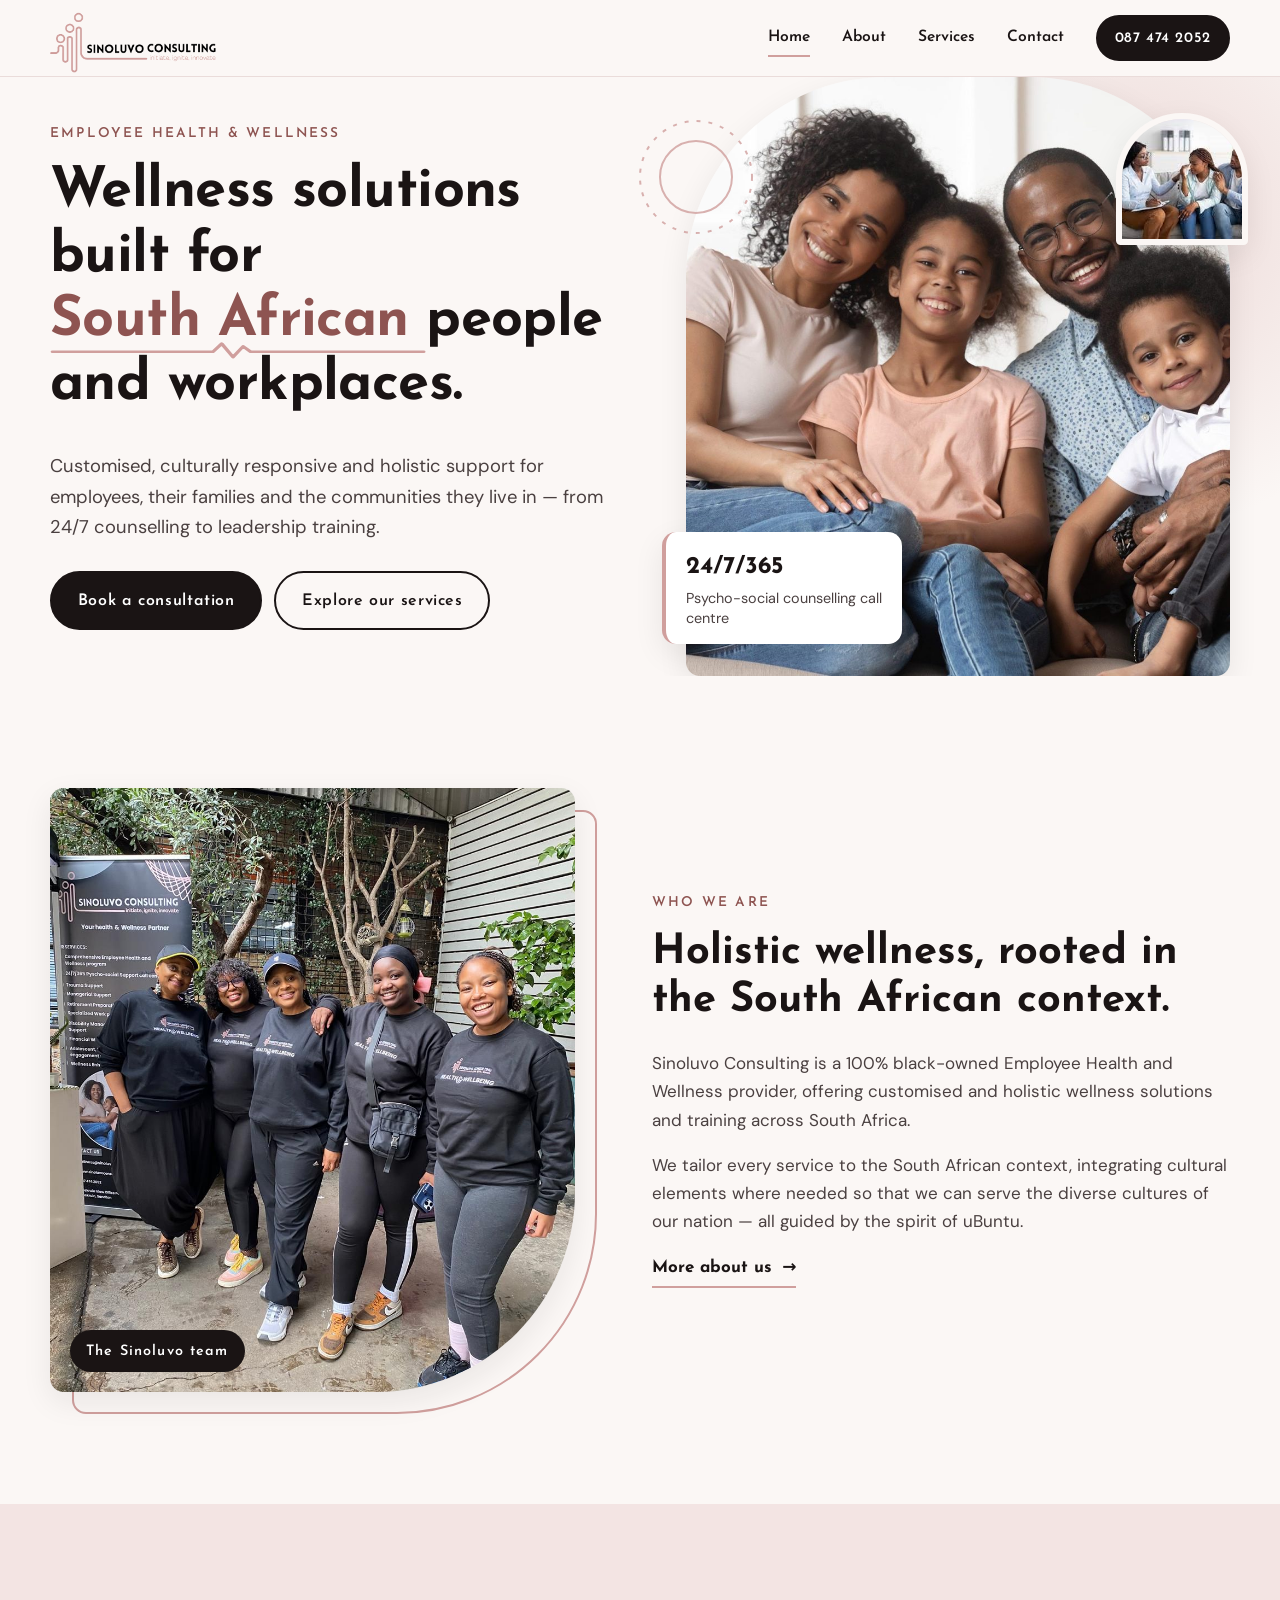
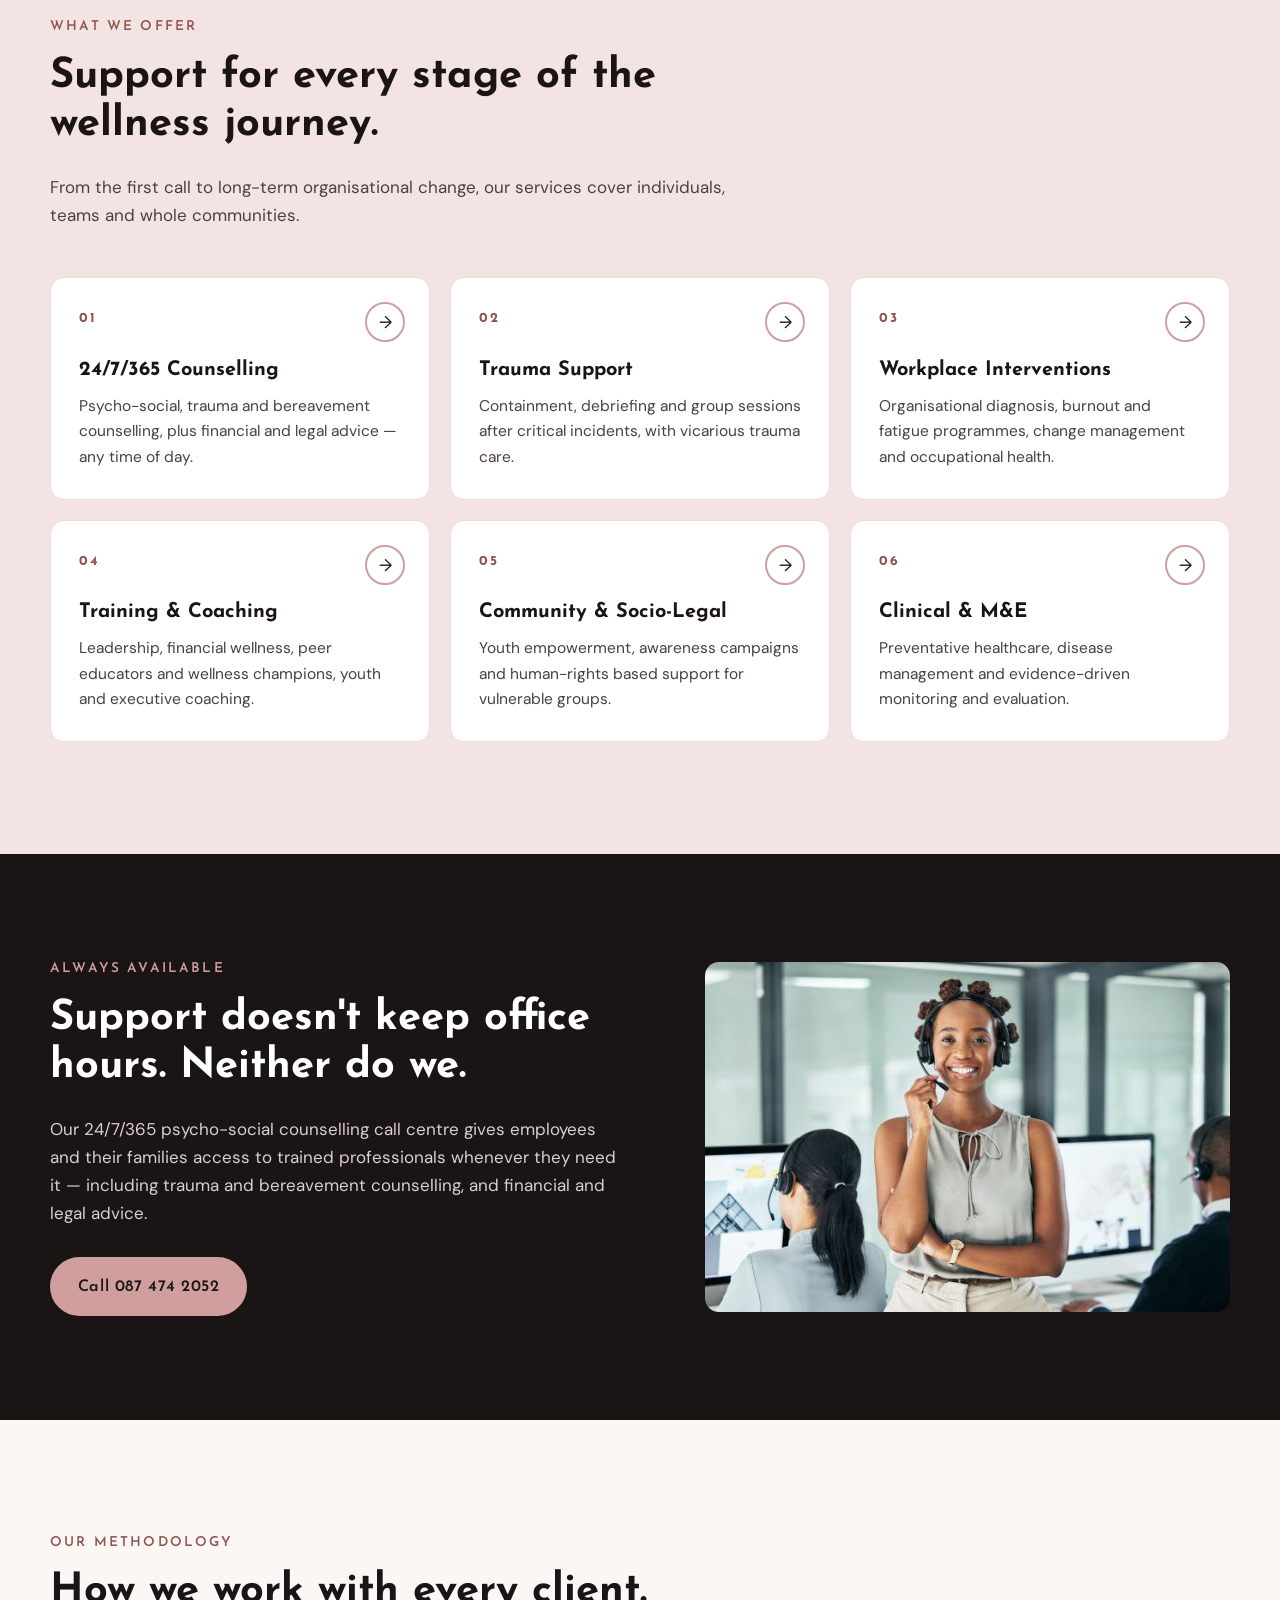
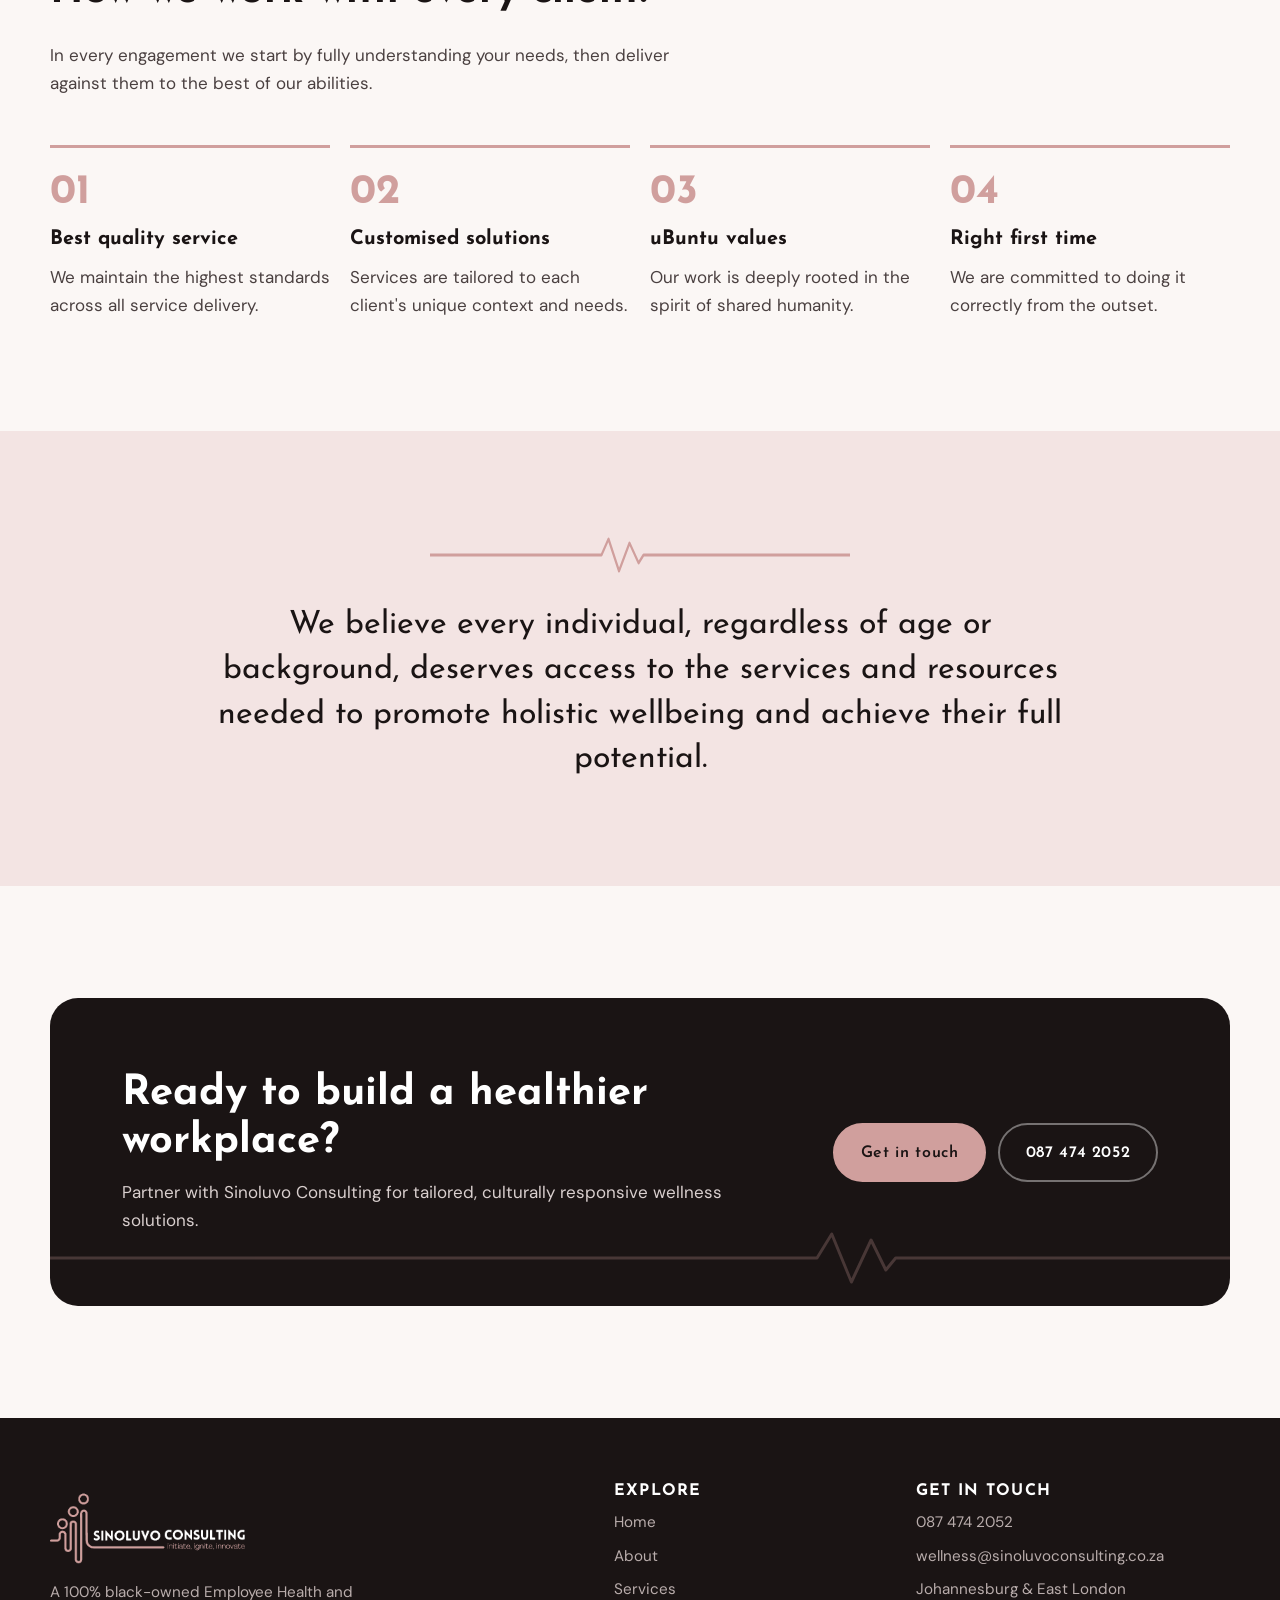
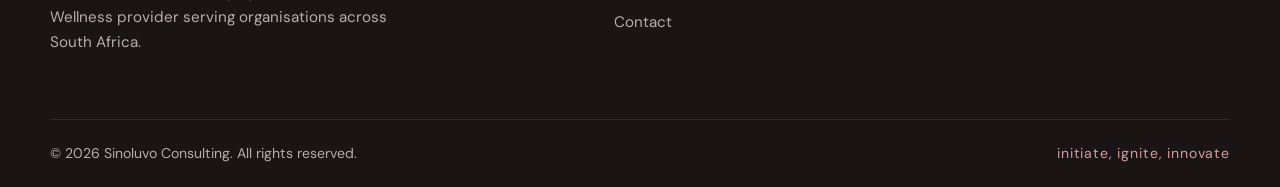
==== index.html @ bc583f64 "Use clean folder-based URLs and redirect old .html pages Co-Authored-By: Claude Opus 5.5 <noreply@an" ====
<!doctype html>
<html lang="en">

<head>
  <meta charset="utf-8">
  <meta name="viewport" content="width=device-width, initial-scale=1">
  <title>Sinoluvo Consulting | Employee Health &amp; Wellness</title>
  <meta name="description"
    content="Sinoluvo Consulting is a 100% black-owned Employee Health and Wellness provider offering 24/7/365 counselling, trauma support, workplace interventions and training across South Africa.">
  <link rel="icon" href="assets/img/favicon.png">
  <link rel="preconnect" href="https://fonts.googleapis.com">
  <link rel="preconnect" href="https://fonts.gstatic.com" crossorigin>
  <link
    href="https://fonts.googleapis.com/css2?family=Josefin+Sans:wght@400;600;700&family=DM+Sans:opsz,wght@9..40,400;9..40,500;9..40,700&display=swap"
    rel="stylesheet">
  <link rel="stylesheet" href="assets/css/styles.css">
</head>

<body>

  <header class="site-header">
    <div class="container header-inner">
      <a href="./" class="brand" aria-label="Sinoluvo Consulting home">
        <img src="assets/img/logo.png" alt="Sinoluvo Consulting — initiate, ignite, innovate" width="572" height="234">
      </a>
      <button class="nav-toggle" aria-expanded="false" aria-controls="site-nav" aria-label="Open menu">
        <span></span><span></span><span></span>
      </button>
      <nav class="site-nav" id="site-nav">
        <a href="./" aria-current="page">Home</a>
        <a href="about/">About</a>
        <a href="services/">Services</a>
        <a href="contact/">Contact</a>
        <a href="tel:+27874742052" class="btn btn-small">087 474 2052</a>
      </nav>
    </div>
  </header>

  <main>

    <!-- Hero -->
    <section class="hero">
      <div class="hero-orb" aria-hidden="true"></div>
      <div class="container hero-inner">
        <div class="hero-copy">
          <p class="eyebrow reveal">Employee Health &amp; Wellness</p>
          <h1 class="reveal d1">Wellness solutions built for
            <em>South African
              <svg class="pulse-draw" viewBox="0 0 300 20" preserveAspectRatio="none" aria-hidden="true">
                <path d="M2 12 H120 L130 12 L137 3 L146 18 L154 6 L160 12 H298" fill="none" stroke="currentColor"
                  stroke-width="3" stroke-linecap="round" stroke-linejoin="round" />
              </svg>
            </em>
            people and workplaces.
          </h1>
          <p class="lead reveal d2">Customised, culturally responsive and holistic support for employees, their families
            and the communities they live in — from 24/7 counselling to leadership training.</p>
          <div class="hero-actions reveal d3">
            <a href="contact/" class="btn">Book a consultation</a>
            <a href="services/" class="btn btn-ghost">Explore our services</a>
          </div>
        </div>
        <div class="hero-media reveal d2">
          <svg class="hero-rings" viewBox="0 0 120 120" aria-hidden="true">
            <circle cx="60" cy="60" r="56" fill="none" stroke="currentColor" stroke-width="2" stroke-dasharray="4 8" />
            <circle cx="60" cy="60" r="36" fill="none" stroke="currentColor" stroke-width="2" />
          </svg>
          <img src="assets/img/family.jpg" alt="A smiling family sitting together on a couch" width="1600"
            height="1067">
          <img class="hero-inset" src="assets/img/therapy.jpg" alt="" width="265" height="174">
          <div class="hero-badge">
            <strong>24/7/365</strong>
            <span>Psycho-social counselling call centre</span>
          </div>
        </div>
      </div>
    </section>

    <!-- Marquee
    <div class="marquee" aria-hidden="true">
      <div class="marquee-track">
        <span>Psycho-social counselling</span><span>Trauma support</span><span>Workplace interventions</span><span>Leadership training</span><span>Financial wellness</span><span>Youth empowerment</span><span>Clinical services</span><span>Monitoring &amp; evaluation</span>
        <span>Psycho-social counselling</span><span>Trauma support</span><span>Workplace interventions</span><span>Leadership training</span><span>Financial wellness</span><span>Youth empowerment</span><span>Clinical services</span><span>Monitoring &amp; evaluation</span>
      </div>
    </div> -->

    <!-- Trust strip -->
    <!-- <section class="trust" aria-label="Key facts">
      
      <div class="container trust-inner">
        <div><strong>100%</strong><span>Black-owned</span></div>
        <div><strong>24/7/365</strong><span>Counselling support</span></div>
        <div><strong>Bio-psycho-social</strong><span>Full suite of services</span></div>
        <div><strong>JHB &amp; East London</strong><span>Offices, national reach</span></div>
      </div>
    </section> -->

    <!-- Who we are -->
    <section class="section">
      <div class="container split">
        <figure class="team-photo reveal" style="margin:0">
          <img src="assets/img/company-team.jpg" alt="The Sinoluvo Consulting team in branded health and wellbeing tops"
            width="960" height="1280" loading="lazy">
          <figcaption>The Sinoluvo team</figcaption>
        </figure>
        <div class="split-copy reveal d1">
          <p class="eyebrow">Who we are</p>
          <h2>Holistic wellness, rooted in the South African context.</h2>
          <p>Sinoluvo Consulting is a 100% black-owned Employee Health and Wellness provider, offering customised and
            holistic wellness solutions and training across South Africa.</p>
          <p>We tailor every service to the South African context, integrating cultural elements where needed so that we
            can serve the diverse cultures of our nation — all guided by the spirit of uBuntu.</p>
          <a href="about/" class="text-link">More about us <span>&rarr;</span></a>
        </div>
      </div>
    </section>

    <!-- Service highlights -->
    <section class="section section-tint">
      <div class="container">
        <div class="section-head reveal">
          <p class="eyebrow">What we offer</p>
          <h2>Support for every stage of the wellness journey.</h2>
          <p>From the first call to long-term organisational change, our services cover individuals, teams and whole
            communities.</p>
        </div>
        <div class="tiles">
          <a class="tile reveal" href="services/#support">
            <span class="tile-arrow" aria-hidden="true">&rarr;</span>
            <span class="tile-num">01</span>
            <h3>24/7/365 Counselling</h3>
            <p>Psycho-social, trauma and bereavement counselling, plus financial and legal advice — any time of day.</p>
          </a>
          <a class="tile reveal d1" href="services/#support">
            <span class="tile-arrow" aria-hidden="true">&rarr;</span>
            <span class="tile-num">02</span>
            <h3>Trauma Support</h3>
            <p>Containment, debriefing and group sessions after critical incidents, with vicarious trauma care.</p>
          </a>
          <a class="tile reveal d2" href="services/#workplace">
            <span class="tile-arrow" aria-hidden="true">&rarr;</span>
            <span class="tile-num">03</span>
            <h3>Workplace Interventions</h3>
            <p>Organisational diagnosis, burnout and fatigue programmes, change management and occupational health.</p>
          </a>
          <a class="tile reveal" href="services/#workplace">
            <span class="tile-arrow" aria-hidden="true">&rarr;</span>
            <span class="tile-num">04</span>
            <h3>Training &amp; Coaching</h3>
            <p>Leadership, financial wellness, peer educators and wellness champions, youth and executive coaching.</p>
          </a>
          <a class="tile reveal d1" href="services/#community">
            <span class="tile-arrow" aria-hidden="true">&rarr;</span>
            <span class="tile-num">05</span>
            <h3>Community &amp; Socio-Legal</h3>
            <p>Youth empowerment, awareness campaigns and human-rights based support for vulnerable groups.</p>
          </a>
          <a class="tile reveal d2" href="services/#clinical">
            <span class="tile-arrow" aria-hidden="true">&rarr;</span>
            <span class="tile-num">06</span>
            <h3>Clinical &amp; M&amp;E</h3>
            <p>Preventative healthcare, disease management and evidence-driven monitoring and evaluation.</p>
          </a>
        </div>
      </div>
    </section>

    <!-- Call centre feature -->
    <section class="feature">
      <div class="container feature-inner">
        <div class="feature-copy reveal">
          <p class="eyebrow eyebrow-light">Always available</p>
          <h2>Support doesn't keep office hours. Neither do we.</h2>
          <p>Our 24/7/365 psycho-social counselling call centre gives employees and their families access to trained
            professionals whenever they need it — including trauma and bereavement counselling, and financial and legal
            advice.</p>
          <a href="tel:+27874742052" class="btn btn-light">Call 087 474 2052</a>
        </div>
        <div class="feature-media reveal d1">
          <img src="assets/img/counsellor.jpg" alt="A smiling call centre counsellor wearing a headset" width="612"
            height="408" loading="lazy">
        </div>
      </div>
    </section>

    <!-- Methodology -->
    <section class="section">
      <div class="container">
        <div class="section-head reveal">
          <p class="eyebrow">Our methodology</p>
          <h2>How we work with every client.</h2>
          <p>In every engagement we start by fully understanding your needs, then deliver against them to the best of
            our abilities.</p>
        </div>
        <ol class="pillars">
          <li class="reveal">
            <span class="pillar-num">01</span>
            <h3>Best quality service</h3>
            <p>We maintain the highest standards across all service delivery.</p>
          </li>
          <li class="reveal d1">
            <span class="pillar-num">02</span>
            <h3>Customised solutions</h3>
            <p>Services are tailored to each client's unique context and needs.</p>
          </li>
          <li class="reveal d2">
            <span class="pillar-num">03</span>
            <h3>uBuntu values</h3>
            <p>Our work is deeply rooted in the spirit of shared humanity.</p>
          </li>
          <li class="reveal d3">
            <span class="pillar-num">04</span>
            <h3>Right first time</h3>
            <p>We are committed to doing it correctly from the outset.</p>
          </li>
        </ol>
      </div>
    </section>

    <!-- Quote -->
    <section class="quote section-tint">
      <div class="container">
        <svg class="pulse pulse-draw" viewBox="0 0 600 40" aria-hidden="true" preserveAspectRatio="none">
          <path d="M0 20 H230 L245 20 L255 4 L270 36 L285 8 L298 28 L305 20 H600" fill="none" stroke="currentColor"
            stroke-width="3" stroke-linecap="round" stroke-linejoin="round" />
        </svg>
        <blockquote class="reveal">
          <p>We believe every individual, regardless of age or background, deserves access to the services and resources
            needed to promote holistic wellbeing and achieve their full potential.</p>
        </blockquote>
      </div>
    </section>

    <!-- CTA -->
    <section class="section">
      <div class="container">
        <div class="cta-band reveal">
          <div>
            <h2>Ready to build a healthier workplace?</h2>
            <p>Partner with Sinoluvo Consulting for tailored, culturally responsive wellness solutions.</p>
          </div>
          <div class="cta-actions">
            <a href="contact/" class="btn btn-light">Get in touch</a>
            <a href="tel:+27874742052" class="btn btn-outline-light">087 474 2052</a>
          </div>
          <svg class="pulse-bg" viewBox="0 0 1200 60" preserveAspectRatio="none" aria-hidden="true">
            <path d="M0 30 H760 L780 30 L795 6 L815 54 L835 12 L850 42 L860 30 H1200" fill="none" stroke="currentColor"
              stroke-width="3" stroke-linecap="round" stroke-linejoin="round" />
          </svg>
        </div>
      </div>
    </section>

  </main>

  <footer class="site-footer">
    <div class="container footer-inner">
      <div class="footer-brand">
        <img src="assets/img/logo-light.png" alt="Sinoluvo Consulting" width="572" height="234" loading="lazy">
        <p>A 100% black-owned Employee Health and Wellness provider serving organisations across South Africa.</p>
      </div>
      <div>
        <h4>Explore</h4>
        <ul>
          <li><a href="./">Home</a></li>
          <li><a href="about/">About</a></li>
          <li><a href="services/">Services</a></li>
          <li><a href="contact/">Contact</a></li>
        </ul>
      </div>
      <div>
        <h4>Get in touch</h4>
        <ul>
          <li><a href="tel:+27874742052">087 474 2052</a></li>
          <li><a href="mailto:wellness@sinoluvoconsulting.co.za">wellness@sinoluvoconsulting.co.za</a></li>
          <li>Johannesburg &amp; East London</li>
        </ul>
      </div>
    </div>
    <div class="container footer-base">
      <p>&copy; <span class="year">2026</span> Sinoluvo Consulting. All rights reserved.</p>
      <p class="tagline">initiate, ignite, innovate</p>
    </div>
  </footer>

  <script src="assets/js/main.js"></script>
</body>

</html>
---- assets/css/styles.css ----
/* Sinoluvo Consulting — brand colours sampled from the logo */
:root {
  --rose: #d09f9d;
  --rose-soft: #f3e4e3;
  --rose-deep: #8e5451;
  /* accessible text accent */
  --ink: #1a1414;
  --ink-soft: #4a4040;
  --cream: #fbf7f5;
  --white: #ffffff;
  --line: #eadcda;
  --radius: 14px;
  --shadow: 0 10px 30px rgba(26, 20, 20, 0.08);
  --head: "Josefin Sans", system-ui, sans-serif;
  --body: "DM Sans", system-ui, sans-serif;
}

*,
*::before,
*::after {
  box-sizing: border-box;
}

html {
  scroll-behavior: smooth;
  scroll-padding-top: 88px;
}

body {
  margin: 0;
  font-family: var(--body);
  font-size: 17px;
  line-height: 1.65;
  color: var(--ink-soft);
  background: var(--cream);
  -webkit-font-smoothing: antialiased;
}

img {
  max-width: 100%;
  height: auto;
  display: block;
}

a {
  color: var(--rose-deep);
}

h1,
h2,
h3,
h4 {
  font-family: var(--head);
  color: var(--ink);
  line-height: 1.15;
  margin: 0 0 0.6em;
  font-weight: 700;
}

h1 {
  font-size: clamp(2.2rem, 4.6vw, 3.5rem);
  letter-spacing: -0.01em;
}

h2 {
  font-size: clamp(1.8rem, 3.4vw, 2.6rem);
}

h3 {
  font-size: 1.25rem;
}

p {
  margin: 0 0 1em;
}

.container {
  width: min(1180px, 100% - 32px);
  margin-inline: auto;
}

.eyebrow {
  font-family: var(--head);
  font-size: 0.85rem;
  font-weight: 600;
  letter-spacing: 0.16em;
  text-transform: uppercase;
  color: var(--rose-deep);
  margin-bottom: 0.9rem;
}

.eyebrow-light {
  color: var(--rose);
}

/* Buttons */
.btn {
  display: inline-block;
  font-family: var(--head);
  font-weight: 600;
  font-size: 1rem;
  letter-spacing: 0.04em;
  padding: 0.95em 1.6em 0.8em;
  border-radius: 999px;
  border: 2px solid var(--ink);
  background: var(--ink);
  color: var(--white);
  text-decoration: none;
  cursor: pointer;
  transition: background 0.2s, color 0.2s, border-color 0.2s, transform 0.2s;
}

.btn:hover {
  background: var(--rose-deep);
  border-color: var(--rose-deep);
  transform: translateY(-1px);
}

.btn-ghost {
  background: transparent;
  color: var(--ink);
}

.btn-ghost:hover {
  background: var(--ink);
  color: var(--white);
  border-color: var(--ink);
}

.btn-light {
  background: var(--rose);
  border-color: var(--rose);
  color: var(--ink);
}

.btn-light:hover {
  background: var(--white);
  border-color: var(--white);
  color: var(--ink);
}

.btn-small {
  padding: 0.7em 1.2em 0.55em;
  font-size: 0.9rem;
}

.btn-block {
  width: 100%;
}

/* Header */
.site-header {
  position: sticky;
  top: 0;
  z-index: 50;
  background: rgba(251, 247, 245, 0.92);
  backdrop-filter: blur(10px);
  border-bottom: 1px solid var(--line);
}

.header-inner {
  display: flex;
  align-items: center;
  justify-content: space-between;
  height: 76px;
}

.brand img {
  width: 170px;
}

.site-nav {
  display: flex;
  align-items: center;
  gap: 2rem;
}

.site-nav a:not(.btn) {
  font-family: var(--head);
  font-weight: 600;
  color: var(--ink);
  text-decoration: none;
  font-size: 0.98rem;
  position: relative;
}

.site-nav a:not(.btn)::after {
  content: "";
  position: absolute;
  left: 0;
  right: 100%;
  bottom: -6px;
  height: 2px;
  background: var(--rose);
  transition: right 0.25s;
}

.site-nav a:not(.btn):hover::after {
  right: 0;
}

.site-nav .btn {
  color: var(--white);
}

.nav-toggle {
  display: none;
  width: 44px;
  height: 44px;
  border: 0;
  background: none;
  cursor: pointer;
  flex-direction: column;
  justify-content: center;
  gap: 5px;
  padding: 10px;
}

.nav-toggle span {
  display: block;
  height: 2px;
  background: var(--ink);
  border-radius: 2px;
}

/* Hero */
.hero {
  padding: clamp(24px, 8vw, 64x) 0 clamp(32px, 8vw, 72px);
}

.hero-inner {
  display: grid;
  grid-template-columns: 1.05fr 1fr;
  gap: clamp(32px, 5vw, 72px);
  align-items: center;
}

.lead {
  font-size: 1.15rem;
  max-width: 34em;
}

.hero-actions {
  display: flex;
  flex-wrap: wrap;
  gap: 12px;
  margin-top: 1.8rem;
}

.hero-media {
  position: relative;
}

.hero-media img {
  border-radius: 200px 200px var(--radius) var(--radius);
  aspect-ratio: 4 / 4.4;
  object-fit: cover;
  object-position: 45% center;
  box-shadow: var(--shadow);
}

.hero-badge {
  position: absolute;
  left: -24px;
  bottom: 32px;
  background: var(--white);
  border-radius: var(--radius);
  padding: 16px 20px;
  box-shadow: var(--shadow);
  max-width: 240px;
  border-left: 4px solid var(--rose);
}

.hero-badge strong {
  display: block;
  font-family: var(--head);
  font-size: 1.5rem;
  color: var(--ink);
}

.hero-badge span {
  font-size: 0.9rem;
  line-height: 1.4;
  display: block;
}

/* Trust strip */
.trust {
  background: var(--ink);
  color: #d9cfce;
}

.trust-inner {
  display: grid;
  grid-template-columns: repeat(4, 1fr);
}

.trust-inner>div {
  padding: 28px 20px;
  border-left: 1px solid rgba(255, 255, 255, 0.1);
}

.trust-inner>div:first-child {
  border-left: 0;
  padding-left: 0;
}

.trust strong {
  display: block;
  font-family: var(--head);
  font-size: 1.3rem;
  color: var(--rose);
}

.trust span {
  font-size: 0.92rem;
}

/* Sections */
.section {
  padding: clamp(64px, 9vw, 112px) 0;
}

.section-tint {
  background: var(--rose-soft);
}

.section-head {
  max-width: 680px;
  margin-bottom: 48px;
}

.split {
  display: grid;
  grid-template-columns: 1fr 1.1fr;
  gap: clamp(32px, 6vw, 80px);
  align-items: center;
}

.split-media img {
  border-radius: var(--radius);
  box-shadow: var(--shadow);
  aspect-ratio: 4 / 3.4;
  object-fit: cover;
}

/* Vision & mission */
.vm {
  display: grid;
  grid-template-columns: 1fr 1fr;
  gap: 24px;
}

.vm-card {
  background: var(--white);
  border-radius: var(--radius);
  padding: clamp(28px, 4vw, 44px);
  box-shadow: var(--shadow);
}

.vm-text {
  font-family: var(--head);
  font-size: clamp(1.15rem, 1.8vw, 1.35rem);
  line-height: 1.5;
  color: var(--ink);
  margin: 0;
}

/* Methodology */
.pillars {
  list-style: none;
  padding: 0;
  margin: 0;
  display: grid;
  grid-template-columns: repeat(4, 1fr);
  gap: 20px;
}

.pillars li {
  border-top: 3px solid var(--rose);
  padding-top: 24px;
}

.pillar-num {
  display: block;
  font-family: var(--head);
  font-size: 2.6rem;
  font-weight: 700;
  color: var(--rose);
  line-height: 1;
  margin-bottom: 14px;
}

.pillars p {
  margin: 0;
}

/* Feature band */
.feature {
  background: var(--ink);
  color: #d9cfce;
  padding: clamp(64px, 9vw, 104px) 0;
}

.feature h2 {
  color: var(--white);
}

.feature-inner {
  display: grid;
  grid-template-columns: 1.1fr 1fr;
  gap: clamp(32px, 6vw, 80px);
  align-items: center;
}

.feature-media img {
  border-radius: var(--radius);
  aspect-ratio: 3 / 2;
  object-fit: cover;
}

.feature .btn {
  margin-top: 0.8rem;
}

/* Services */
.services {
  display: grid;
  grid-template-columns: repeat(3, 1fr);
  gap: 20px;
}

.service {
  background: var(--white);
  border: 1px solid var(--line);
  border-radius: var(--radius);
  padding: 28px 28px 22px;
  transition: transform 0.2s, box-shadow 0.2s, border-color 0.2s;
}

.service:hover {
  transform: translateY(-3px);
  box-shadow: var(--shadow);
  border-color: var(--rose);
}

.service h3 {
  padding-bottom: 14px;
  border-bottom: 1px solid var(--line);
}

.service ul {
  list-style: none;
  padding: 0;
  margin: 0;
}

.service li {
  position: relative;
  padding-left: 20px;
  margin-bottom: 8px;
  font-size: 0.97rem;
  line-height: 1.5;
}

.service li::before {
  content: "";
  position: absolute;
  left: 0;
  top: 0.55em;
  width: 8px;
  height: 8px;
  border-radius: 50%;
  border: 2px solid var(--rose);
}

/* Quote */
.quote {
  padding: clamp(64px, 9vw, 104px) 0;
  text-align: center;
}

.pulse {
  width: min(420px, 100%);
  height: 40px;
  color: var(--rose);
  margin: 0 auto 28px;
  display: block;
}

.quote blockquote {
  margin: 0 auto;
  max-width: 860px;
}

.quote p {
  font-family: var(--head);
  font-size: clamp(1.4rem, 2.8vw, 2rem);
  line-height: 1.4;
  color: var(--ink);
  margin: 0;
}

/* Contact */
.contact {
  display: grid;
  grid-template-columns: 1.1fr 1fr;
  gap: clamp(32px, 6vw, 72px);
  align-items: start;
}

.contact-cards {
  display: grid;
  grid-template-columns: 1fr 1fr;
  gap: 16px;
  margin-top: 28px;
}

.contact-card {
  background: var(--white);
  border-radius: var(--radius);
  padding: 20px 22px;
}

.contact-card-wide {
  grid-column: 1 / -1;
}

.contact-card h3 {
  font-size: 0.85rem;
  letter-spacing: 0.14em;
  text-transform: uppercase;
  color: var(--rose-deep);
  margin-bottom: 0.5em;
}

.contact-card p {
  margin: 0;
  font-size: 0.97rem;
  line-height: 1.5;
  color: var(--ink);
  overflow-wrap: anywhere;
}

.contact-card a {
  color: var(--ink);
  font-weight: 500;
}

.contact-form {
  background: var(--white);
  border-radius: var(--radius);
  padding: clamp(24px, 4vw, 40px);
  box-shadow: var(--shadow);
}

.contact-form label {
  display: block;
  font-weight: 500;
  font-size: 0.92rem;
  color: var(--ink);
  margin-bottom: 16px;
}

.contact-form input,
.contact-form textarea {
  display: block;
  width: 100%;
  margin-top: 6px;
  font: inherit;
  font-size: 1rem;
  color: var(--ink);
  padding: 12px 14px;
  border: 1px solid var(--line);
  border-radius: 10px;
  background: var(--cream);
  transition: border-color 0.2s, box-shadow 0.2s;
}

.contact-form input:focus,
.contact-form textarea:focus {
  outline: none;
  border-color: var(--rose);
  box-shadow: 0 0 0 3px rgba(208, 159, 157, 0.3);
}

.form-row {
  display: grid;
  grid-template-columns: 1fr 1fr;
  gap: 16px;
}

.form-note {
  font-size: 0.85rem;
  text-align: center;
  margin: 12px 0 0;
}

/* Footer */
.site-footer {
  background: var(--ink);
  color: #b9adac;
  padding-top: 64px;
  font-size: 0.95rem;
}

.footer-inner {
  display: grid;
  grid-template-columns: 2fr 1fr 1.2fr;
  gap: 40px;
  padding-bottom: 48px;
}

.footer-brand img {
  width: 200px;
  margin-bottom: 16px;
}

.footer-brand p {
  max-width: 340px;
}

.site-footer h4 {
  color: var(--white);
  font-size: 1rem;
  letter-spacing: 0.08em;
  text-transform: uppercase;
}

.site-footer ul {
  list-style: none;
  padding: 0;
  margin: 0;
}

.site-footer li {
  margin-bottom: 8px;
  overflow-wrap: anywhere;
}

.site-footer a {
  color: #b9adac;
  text-decoration: none;
}

.site-footer a:hover {
  color: var(--rose);
}

.footer-base {
  display: flex;
  justify-content: space-between;
  flex-wrap: wrap;
  gap: 8px;
  border-top: 1px solid rgba(255, 255, 255, 0.1);
  padding: 22px 0;
  font-size: 0.88rem;
}

.footer-base p {
  margin: 0;
}

.tagline {
  color: var(--rose);
  letter-spacing: 0.06em;
}

/* Responsive */
@media (max-width: 1000px) {
  .services {
    grid-template-columns: repeat(2, 1fr);
  }

  .pillars {
    grid-template-columns: repeat(2, 1fr);
    row-gap: 36px;
  }

  .trust-inner {
    grid-template-columns: repeat(2, 1fr);
  }

  .trust-inner>div:nth-child(3) {
    border-left: 0;
    padding-left: 0;
  }
}

@media (max-width: 860px) {
  .nav-toggle {
    display: flex;
  }

  .site-nav {
    position: absolute;
    top: 76px;
    left: 0;
    right: 0;
    flex-direction: column;
    align-items: stretch;
    gap: 0;
    background: var(--cream);
    border-bottom: 1px solid var(--line);
    padding: 8px 16px 20px;
    display: none;
  }

  .site-nav.open {
    display: flex;
  }

  .site-nav a:not(.btn) {
    padding: 14px 0;
    border-bottom: 1px solid var(--line);
  }

  .site-nav a:not(.btn)::after {
    display: none;
  }

  .site-nav .btn {
    margin-top: 16px;
    text-align: center;
  }

  .hero-inner,
  .split,
  .feature-inner,
  .contact,
  .vm {
    grid-template-columns: 1fr;
  }

  .hero-media {
    max-width: 520px;
  }

  .hero-badge {
    left: 12px;
    bottom: 16px;
  }

  .footer-inner {
    grid-template-columns: 1fr 1fr;
  }

  .footer-brand {
    grid-column: 1 / -1;
  }
}

@media (max-width: 560px) {
  body {
    font-size: 16px;
  }

  .brand img {
    width: 140px;
  }

  .services,
  .pillars,
  .contact-cards,
  .form-row {
    grid-template-columns: 1fr;
  }

  .trust-inner>div {
    padding: 20px 12px;
  }

  .trust-inner>div:nth-child(odd) {
    border-left: 0;
    padding-left: 0;
  }

  .trust strong {
    font-size: 1.1rem;
  }

  .footer-inner {
    grid-template-columns: 1fr;
  }
}

/* ===== Multi-page additions & motion ===== */

.site-header {
  transition: box-shadow 0.3s;
}

.site-header.scrolled {
  box-shadow: 0 6px 24px rgba(26, 20, 20, 0.06);
}

.site-nav a[aria-current="page"]::after {
  right: 0;
}

/* Reveal on scroll */
.reveal {
  opacity: 0;
  transform: translateY(28px);
  transition: opacity 0.8s ease, transform 0.8s cubic-bezier(.2, .7, .2, 1);
}

.reveal.in {
  opacity: 1;
  transform: none;
}

.reveal.d1 {
  transition-delay: 0.1s;
}

.reveal.d2 {
  transition-delay: 0.2s;
}

.reveal.d3 {
  transition-delay: 0.3s;
}

@media (prefers-reduced-motion: reduce) {
  .reveal {
    opacity: 1;
    transform: none;
    transition: none;
  }

  .marquee-track,
  .pulse-draw path,
  .hero-orb {
    animation: none !important;
  }
}

/* Heartbeat line that draws itself (echoes the logo) */
.pulse-draw path {
  stroke-dasharray: 900;
  stroke-dashoffset: 900;
  animation: draw 2.6s 0.3s cubic-bezier(.6, .1, .3, 1) forwards;
}

@keyframes draw {
  to {
    stroke-dashoffset: 0;
  }
}

/* Hero extras */
.hero {
  position: relative;
  overflow: hidden;
}

.hero-orb {
  position: absolute;
  z-index: -1;
  width: 620px;
  height: 620px;
  border-radius: 50%;
  background: radial-gradient(circle, rgba(208, 159, 157, 0.35), rgba(208, 159, 157, 0) 70%);
  right: -160px;
  top: -160px;
  animation: float 12s ease-in-out infinite;
}

@keyframes float {
  50% {
    transform: translate(-30px, 40px) scale(1.06);
  }
}

.hero h1 em {
  font-style: normal;
  color: var(--rose-deep);
  position: relative;
  white-space: nowrap;
}

.hero h1 em svg {
  position: absolute;
  left: 0;
  bottom: -0.18em;
  width: 100%;
  height: 0.32em;
  color: var(--rose);
}

.hero-inset {
  position: absolute;
  right: -18px;
  top: 36px;
  width: 132px;
  height: 132px;
  border-radius: 50%;
  object-fit: cover;
  border: 6px solid var(--cream);
  box-shadow: var(--shadow);
}

.hero-rings {
  position: absolute;
  left: -50px;
  top: 40px;
  width: 120px;
  color: var(--rose);
  opacity: 0.8;
}

/* Marquee */
.marquee {
  background: var(--rose);
  overflow: hidden;
  padding: 16px 0;
  border-bottom: 1px solid rgba(0, 0, 0, 0.06);
}

.marquee-track {
  display: flex;
  width: max-content;
  animation: scroll 40s linear infinite;
}

.marquee:hover .marquee-track {
  animation-play-state: paused;
}

.marquee span {
  font-family: var(--head);
  font-weight: 600;
  font-size: 1.05rem;
  color: var(--ink);
  letter-spacing: 0.06em;
  text-transform: uppercase;
  white-space: nowrap;
  padding: 0 22px;
  display: inline-flex;
  align-items: center;
  gap: 44px;
}

.marquee span::after {
  content: "";
  width: 8px;
  height: 8px;
  border-radius: 50%;
  border: 2px solid var(--ink);
}

@keyframes scroll {
  to {
    transform: translateX(-50%);
  }
}

/* Real team photo treatment */
.team-photo {
  position: relative;
}

.team-photo img {
  border-radius: var(--radius) var(--radius) 200px var(--radius);
  aspect-ratio: 4 / 4.6;
  object-fit: cover;
  box-shadow: var(--shadow);
}

.team-photo::before {
  content: "";
  position: absolute;
  inset: 22px -22px -22px 22px;
  border: 2px solid var(--rose);
  border-radius: var(--radius) var(--radius) 200px var(--radius);
  z-index: -1;
}

.team-photo figcaption {
  position: absolute;
  left: 20px;
  bottom: 20px;
  background: var(--ink);
  color: var(--white);
  font-family: var(--head);
  font-weight: 600;
  font-size: 0.9rem;
  letter-spacing: 0.08em;
  padding: 10px 16px 8px;
  border-radius: 999px;
}

.split,
.feature-inner,
.contact {
  isolation: isolate;
}

.text-link {
  font-family: var(--head);
  font-weight: 700;
  color: var(--ink);
  text-decoration: none;
  display: inline-flex;
  align-items: center;
  gap: 10px;
  border-bottom: 2px solid var(--rose);
  padding-bottom: 4px;
}

.text-link:hover {
  color: var(--rose-deep);
}

.text-link span {
  transition: transform 0.2s;
}

.text-link:hover span {
  transform: translateX(4px);
}

/* Service highlight tiles (home) */
.tiles {
  display: grid;
  grid-template-columns: repeat(3, 1fr);
  gap: 20px;
}

.tile {
  position: relative;
  display: block;
  text-decoration: none;
  color: var(--ink-soft);
  background: var(--white);
  border-radius: var(--radius);
  padding: 30px 28px 28px;
  border: 1px solid var(--line);
  overflow: hidden;
  transition: transform 0.3s, box-shadow 0.3s, color 0.3s;
}

.tile::before {
  content: "";
  position: absolute;
  inset: 0;
  background: var(--ink);
  transform: translateY(101%);
  transition: transform 0.45s cubic-bezier(.2, .7, .2, 1);
  z-index: 0;
}

.tile>* {
  position: relative;
  z-index: 1;
}

.tile:hover {
  transform: translateY(-4px);
  box-shadow: var(--shadow);
}

.tile:hover::before {
  transform: none;
}

.tile:hover h3 {
  color: var(--white);
}

.tile:hover p {
  color: #d9cfce;
}

.tile-num {
  font-family: var(--head);
  font-weight: 700;
  font-size: 0.85rem;
  letter-spacing: 0.14em;
  color: var(--rose-deep);
  display: block;
  margin-bottom: 28px;
}

.tile:hover .tile-num {
  color: var(--rose);
}

.tile h3 {
  transition: color 0.3s;
}

.tile p {
  margin: 0;
  font-size: 0.97rem;
  transition: color 0.3s;
}

.tile-arrow {
  position: absolute;
  right: 24px;
  top: 24px;
  width: 40px;
  height: 40px;
  border-radius: 50%;
  border: 2px solid var(--rose);
  display: grid;
  place-items: center;
  color: var(--ink);
  transition: background 0.3s, transform 0.3s;
}

.tile:hover .tile-arrow {
  background: var(--rose);
  transform: rotate(-45deg);
}

/* Numbers band */
.numbers {
  display: grid;
  grid-template-columns: repeat(4, 1fr);
  gap: 20px;
  text-align: center;
}

.numbers strong {
  display: block;
  font-family: var(--head);
  font-size: clamp(2.6rem, 5vw, 3.8rem);
  color: var(--ink);
  line-height: 1;
}

.numbers strong sup {
  font-size: 0.45em;
  color: var(--rose-deep);
  vertical-align: super;
}

.numbers span {
  font-size: 0.95rem;
}

/* CTA band */
.cta-band {
  background: var(--ink);
  color: #d9cfce;
  border-radius: 28px;
  padding: clamp(40px, 6vw, 72px);
  position: relative;
  overflow: hidden;
  display: grid;
  grid-template-columns: 1.4fr auto;
  gap: 32px;
  align-items: center;
}

.cta-band h2 {
  color: var(--white);
  margin-bottom: 0.3em;
}

.cta-band p {
  margin: 0;
}

.cta-band .pulse-bg {
  position: absolute;
  left: 0;
  right: 0;
  bottom: 18px;
  width: 100%;
  height: 60px;
  color: var(--rose);
  opacity: 0.25;
}

.cta-actions {
  display: flex;
  flex-wrap: wrap;
  gap: 12px;
  position: relative;
}

.btn-outline-light {
  background: transparent;
  border-color: rgba(255, 255, 255, 0.4);
  color: var(--white);
}

.btn-outline-light:hover {
  background: var(--white);
  color: var(--ink);
  border-color: var(--white);
}

/* Inner page header */
.page-hero {
  background: var(--ink);
  color: #d9cfce;
  padding: clamp(64px, 9vw, 112px) 0 clamp(56px, 7vw, 88px);
  position: relative;
  overflow: hidden;
}

.page-hero h1 {
  color: var(--white);
  max-width: 16em;
}

.page-hero .lead {
  color: #d9cfce;
}

.page-hero .pulse {
  position: absolute;
  right: -40px;
  bottom: 30px;
  width: min(560px, 70%);
  height: 70px;
  margin: 0;
  opacity: 0.6;
}

.page-hero::after {
  content: "";
  position: absolute;
  right: -120px;
  top: -120px;
  width: 380px;
  height: 380px;
  border-radius: 50%;
  border: 2px solid rgba(208, 159, 157, 0.35);
  box-shadow: 0 0 0 40px rgba(208, 159, 157, 0.06), 0 0 0 80px rgba(208, 159, 157, 0.04);
}

.crumbs {
  font-family: var(--head);
  font-size: 0.85rem;
  letter-spacing: 0.14em;
  text-transform: uppercase;
  margin-bottom: 1rem;
}

.crumbs a {
  color: var(--rose);
  text-decoration: none;
}

/* About page */
.offer-list {
  display: grid;
  grid-template-columns: repeat(3, 1fr);
  gap: 20px;
}

.offer {
  background: var(--white);
  border-radius: var(--radius);
  padding: 32px 28px;
  border-top: 4px solid var(--rose);
  box-shadow: var(--shadow);
}

.offer-icon {
  width: 52px;
  height: 52px;
  border-radius: 50%;
  background: var(--rose-soft);
  display: grid;
  place-items: center;
  margin-bottom: 18px;
  color: var(--rose-deep);
}

.offer p {
  margin: 0;
}

.values {
  display: grid;
  grid-template-columns: repeat(2, 1fr);
  gap: 0;
  border-top: 1px solid var(--line);
}

.values li {
  list-style: none;
  padding: 28px 0;
  border-bottom: 1px solid var(--line);
  display: grid;
  grid-template-columns: 70px 1fr;
  align-items: baseline;
}

.values li:nth-child(odd) {
  padding-right: 32px;
}

.values li:nth-child(even) {
  padding-left: 32px;
  border-left: 1px solid var(--line);
}

.values {
  padding: 0;
  margin: 0;
}

.values h3 {
  margin-bottom: 0.3em;
}

.values p {
  margin: 0;
}

/* Services page */
.chip-nav {
  position: sticky;
  top: 76px;
  z-index: 20;
  background: rgba(251, 247, 245, 0.95);
  backdrop-filter: blur(8px);
  border-bottom: 1px solid var(--line);
}

.chip-nav .container {
  display: flex;
  gap: 10px;
  overflow-x: auto;
  padding: 14px 0;
  scrollbar-width: none;
}

.chip-nav a {
  flex: none;
  font-family: var(--head);
  font-weight: 600;
  font-size: 0.88rem;
  color: var(--ink);
  text-decoration: none;
  padding: 9px 16px 7px;
  border: 1px solid var(--line);
  border-radius: 999px;
  background: var(--white);
  transition: background 0.2s, border-color 0.2s;
}

.chip-nav a:hover {
  background: var(--rose-soft);
  border-color: var(--rose);
}

.svc-group {
  padding: clamp(56px, 7vw, 88px) 0;
  border-bottom: 1px solid var(--line);
  scroll-margin-top: 150px;
}

.svc-group:last-of-type {
  border-bottom: 0;
}

.svc-group-head {
  display: grid;
  grid-template-columns: 1fr 1.4fr;
  gap: 40px;
  align-items: end;
  margin-bottom: 36px;
}

.svc-group-head h2 {
  margin: 0;
}

.svc-group-head p {
  margin: 0;
}

.big-num {
  font-family: var(--head);
  font-weight: 700;
  font-size: 1rem;
  color: var(--rose-deep);
  letter-spacing: 0.14em;
  display: block;
  margin-bottom: 10px;
}

.svc-feature {
  display: grid;
  grid-template-columns: 1fr 1fr;
  gap: 20px;
}

.svc-feature img {
  border-radius: var(--radius);
  width: 100%;
  height: 0;
  min-height: 100%;
  object-fit: cover;
  object-position: center 35%;
}

.services.two {
  grid-template-columns: repeat(2, 1fr);
}

.steps {
  display: grid;
  grid-template-columns: repeat(4, 1fr);
  gap: 0;
  counter-reset: step;
  position: relative;
}

.steps::before {
  content: "";
  position: absolute;
  left: 0;
  right: 0;
  top: 27px;
  height: 2px;
  background: repeating-linear-gradient(90deg, var(--rose) 0 10px, transparent 10px 18px);
}

.steps li {
  list-style: none;
  position: relative;
  padding-right: 24px;
}

.steps li::before {
  counter-increment: step;
  content: counter(step, decimal-leading-zero);
  display: grid;
  place-items: center;
  width: 56px;
  height: 56px;
  border-radius: 50%;
  background: var(--ink);
  color: var(--rose);
  font-family: var(--head);
  font-weight: 700;
  margin-bottom: 20px;
  position: relative;
  box-shadow: 0 0 0 8px var(--rose-soft);
}

.steps {
  padding: 0;
  margin: 0;
}

.steps p {
  margin: 0;
  font-size: 0.97rem;
}

/* Contact page */
.map {
  border: 0;
  width: 100%;
  height: 360px;
  border-radius: var(--radius);
  filter: grayscale(0.4) contrast(1.05);
  display: block;
}

.offices {
  display: grid;
  grid-template-columns: 1fr 1fr;
  gap: 20px;
}

.office {
  background: var(--white);
  border-radius: var(--radius);
  overflow: hidden;
  box-shadow: var(--shadow);
}

.office-body {
  padding: 24px 26px;
}

.office-body p {
  margin: 0 0 0.6em;
  color: var(--ink);
}

.contact-form select {
  display: block;
  width: 100%;
  margin-top: 6px;
  font: inherit;
  font-size: 1rem;
  color: var(--ink);
  padding: 12px 14px;
  border: 1px solid var(--line);
  border-radius: 10px;
  background: var(--cream);
}

.contact-form select:focus {
  outline: none;
  border-color: var(--rose);
  box-shadow: 0 0 0 3px rgba(208, 159, 157, 0.3);
}

@media (max-width: 1000px) {

  .tiles,
  .offer-list {
    grid-template-columns: repeat(2, 1fr);
  }

  .numbers {
    grid-template-columns: repeat(2, 1fr);
    row-gap: 36px;
  }

  .steps {
    grid-template-columns: repeat(2, 1fr);
    row-gap: 36px;
  }

  .steps::before {
    display: none;
  }
}

@media (max-width: 860px) {

  .cta-band,
  .svc-group-head,
  .svc-feature,
  .offices {
    grid-template-columns: 1fr;
  }

  .svc-group-head {
    gap: 12px;
  }

  .svc-feature img {
    height: auto;
    min-height: 0;
    aspect-ratio: 4 / 3;
  }

  .hero-inset {
    width: 96px;
    height: 96px;
    right: 8px;
    top: 16px;
  }

  .hero-rings {
    display: none;
  }

  .team-photo {
    max-width: 520px;
  }

  .team-photo::before {
    inset: 14px -14px -14px 14px;
  }

  .chip-nav {
    top: 76px;
  }
}

@media (max-width: 560px) {

  .tiles,
  .offer-list,
  .services.two,
  .steps {
    grid-template-columns: 1fr;
  }

  .values {
    grid-template-columns: 1fr;
  }

  .values li:nth-child(odd),
  .values li:nth-child(even) {
    padding: 22px 0;
    border-left: 0;
  }

  .hero h1 em {
    white-space: normal;
  }
}
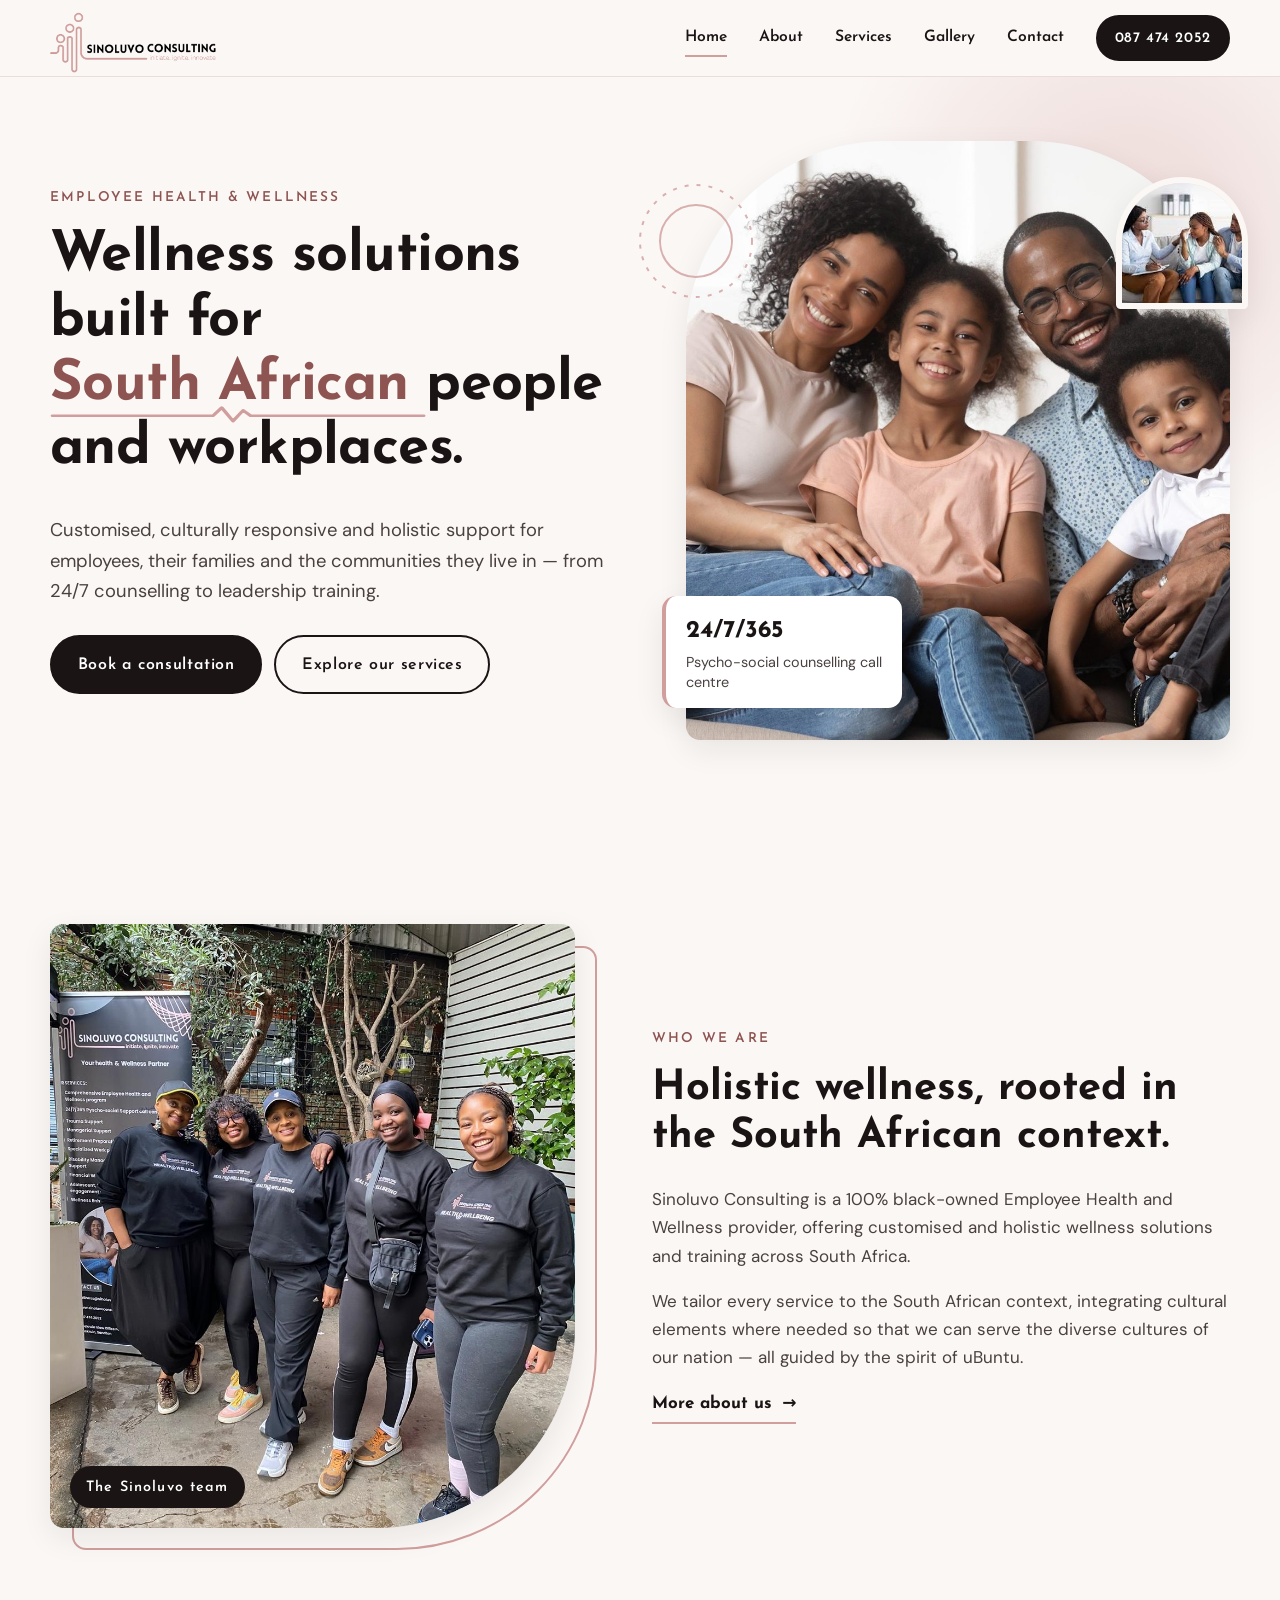
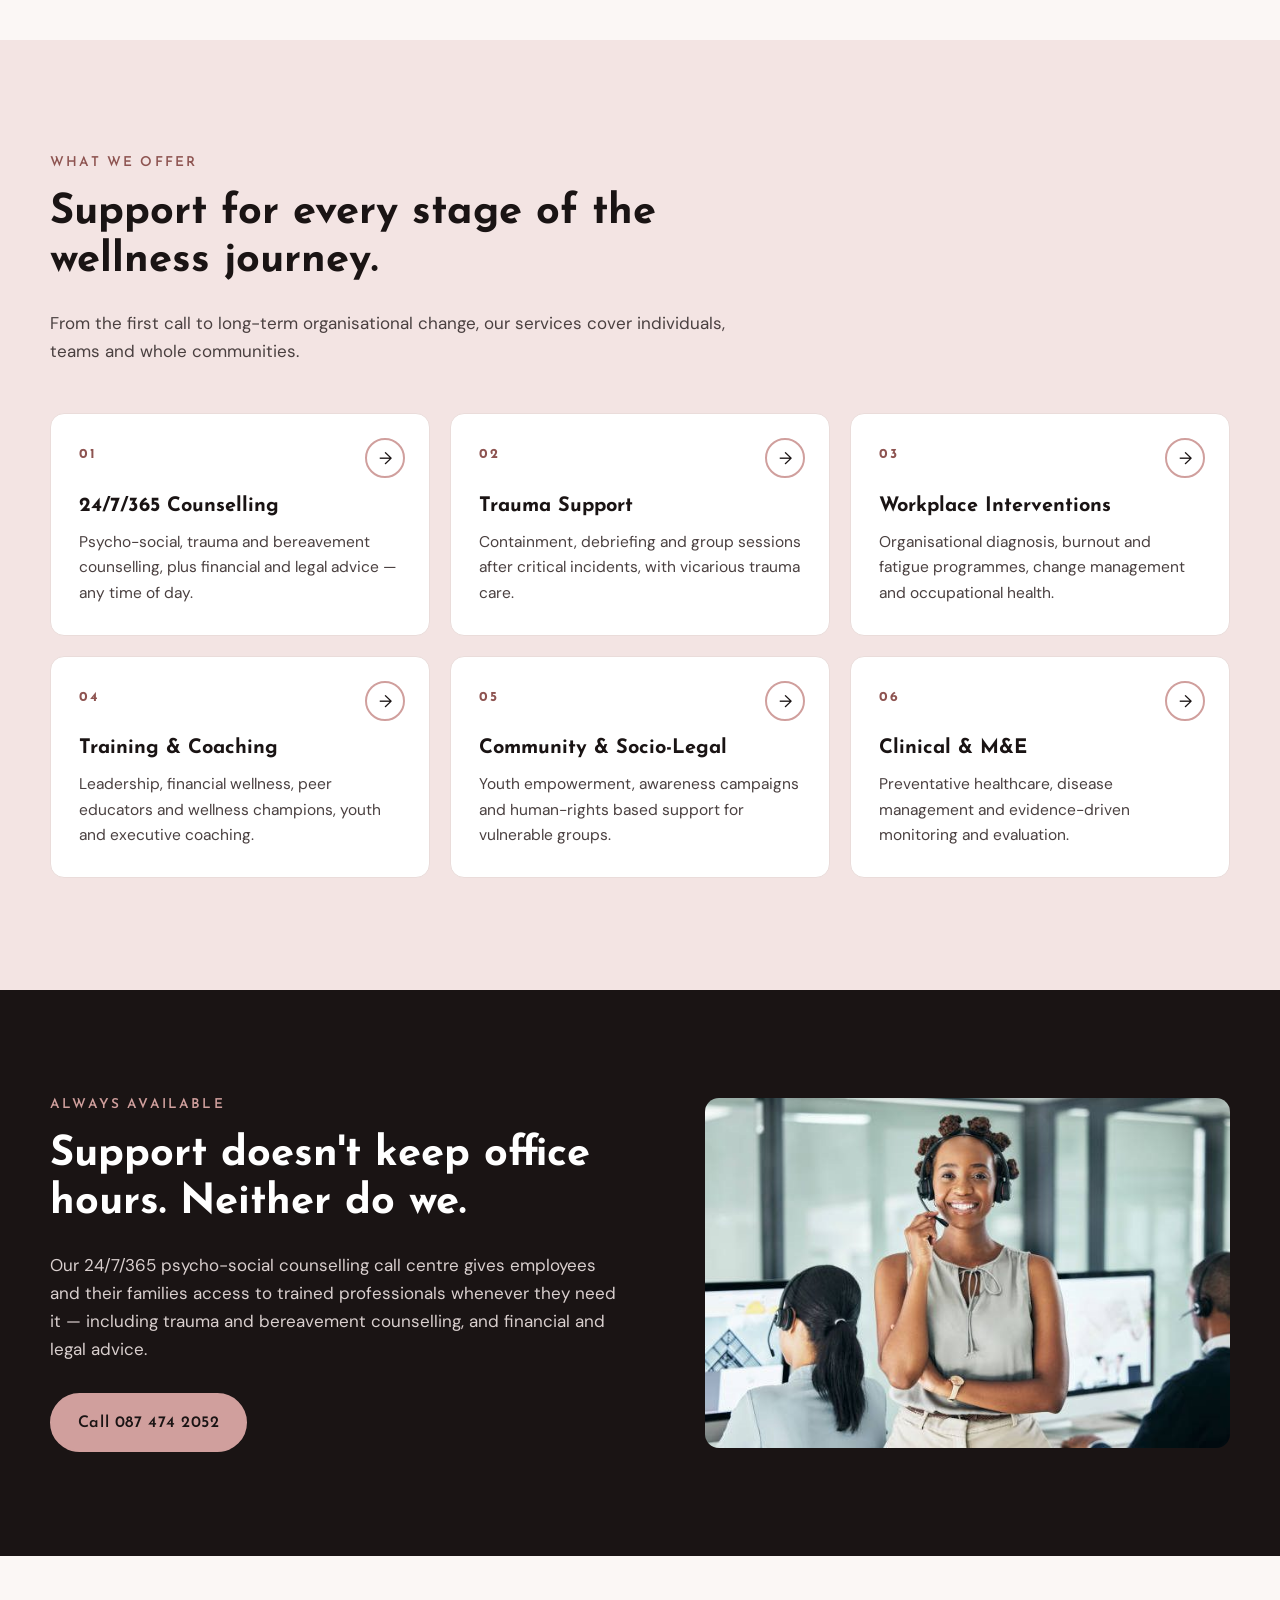
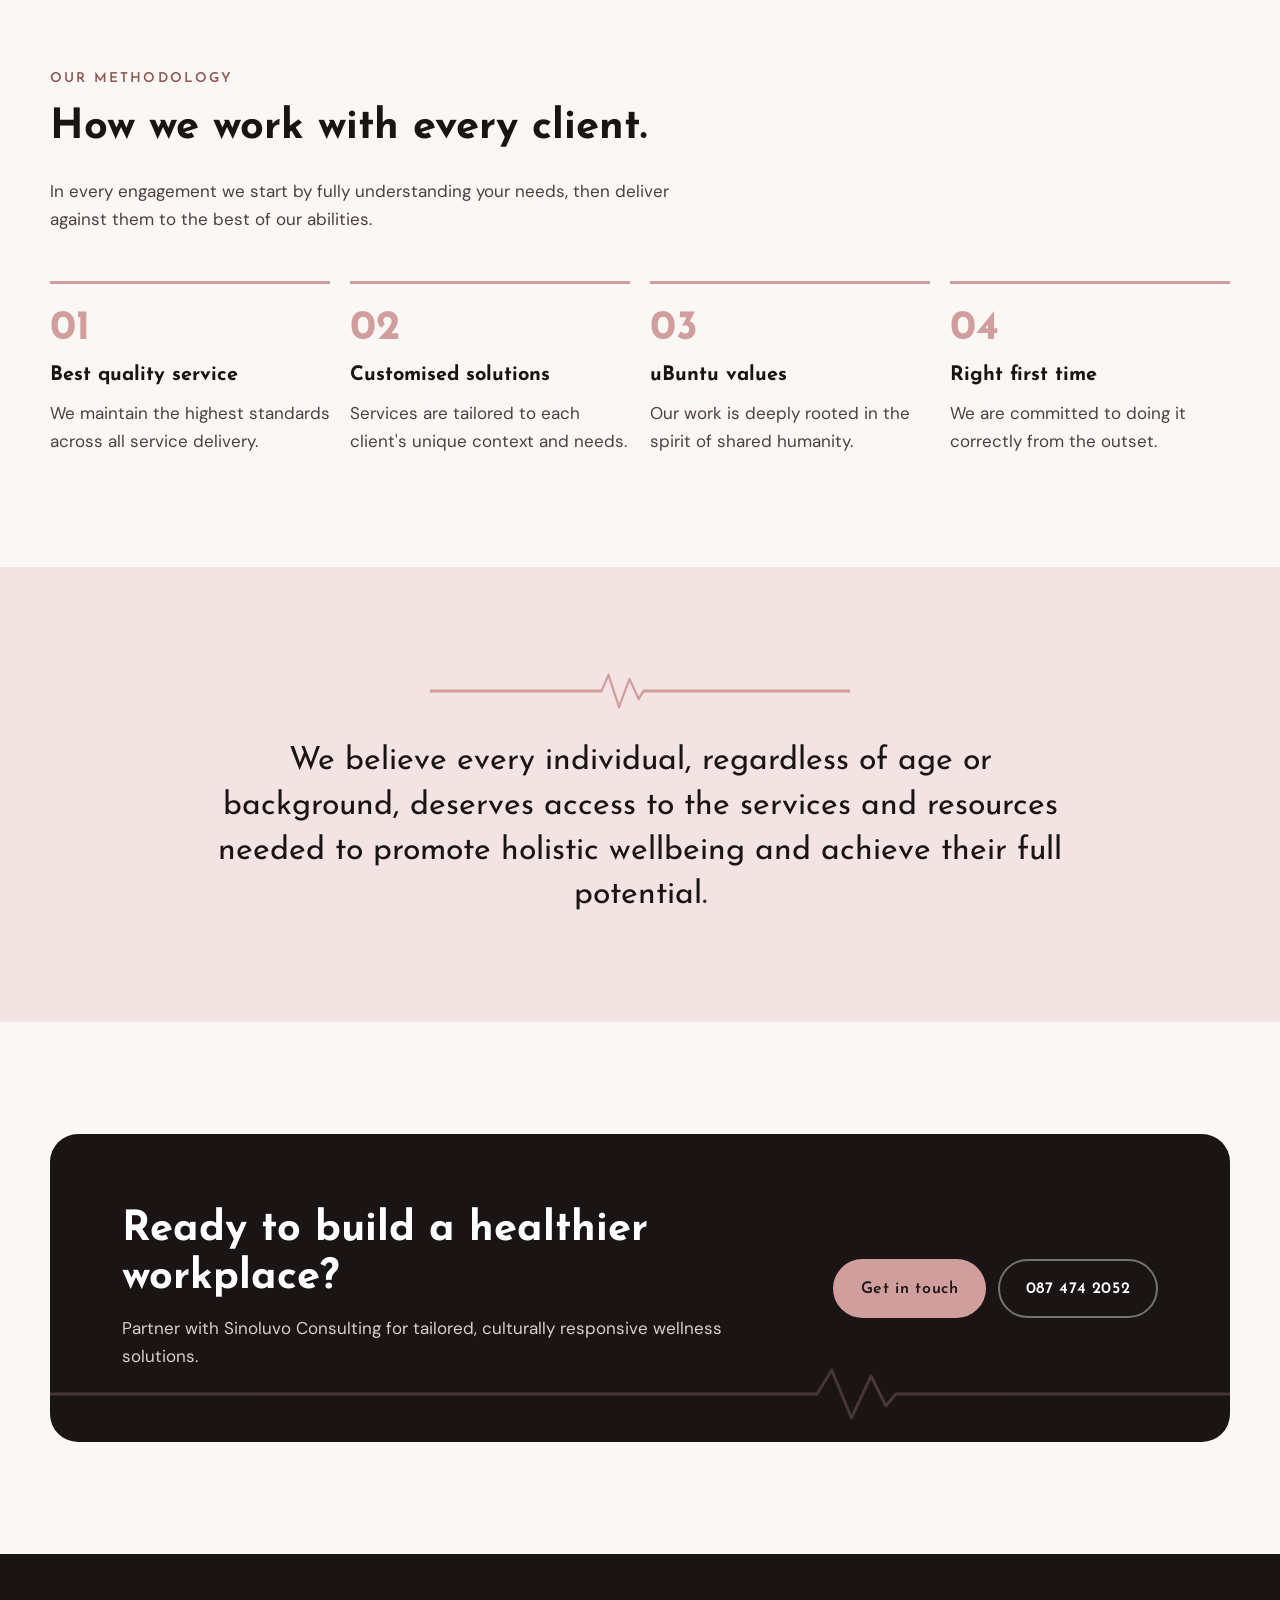
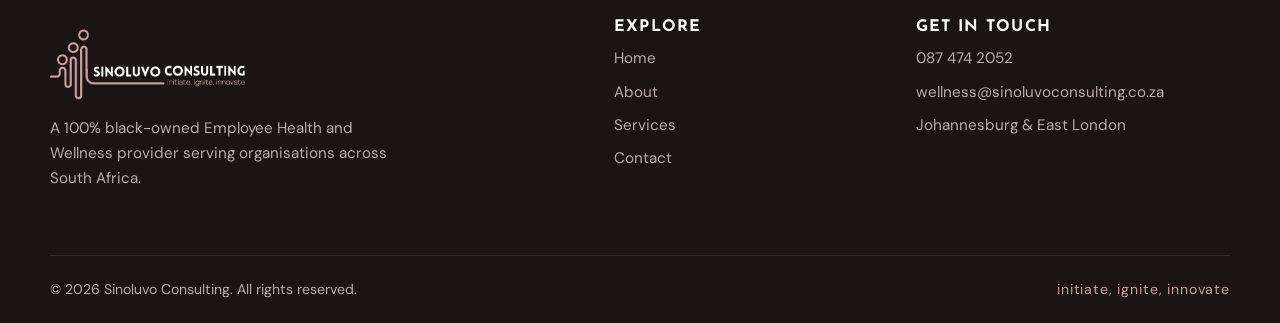
==== commit d66cb8f8: "gallery" ====
--- a/index.html
+++ b/index.html
@@ -13,7 +13,7 @@
   <link
     href="https://fonts.googleapis.com/css2?family=Josefin+Sans:wght@400;600;700&family=DM+Sans:opsz,wght@9..40,400;9..40,500;9..40,700&display=swap"
     rel="stylesheet">
-  <link rel="stylesheet" href="assets/css/styles.css">
+  <link rel="stylesheet" href="assets/css/styles.css?v=2">
 </head>
 
 <body>
@@ -30,6 +30,7 @@
         <a href="./" aria-current="page">Home</a>
         <a href="about/">About</a>
         <a href="services/">Services</a>
+        <a href="gallery/">Gallery</a>
         <a href="contact/">Contact</a>
         <a href="tel:+27874742052" class="btn btn-small">087 474 2052</a>
       </nav>
@@ -283,7 +284,7 @@
     </div>
   </footer>
 
-  <script src="assets/js/main.js"></script>
+  <script src="assets/js/main.js?v=2"></script>
 </body>
 
 </html>
--- a/assets/css/styles.css
+++ b/assets/css/styles.css
@@ -225,7 +225,7 @@
 
 /* Hero */
 .hero {
-  padding: clamp(24px, 8vw, 64x) 0 clamp(32px, 8vw, 72px);
+  padding: clamp(24px, 8vw, 64px) 0 clamp(32px, 8vw, 72px);
 }
 
 .hero-inner {
@@ -1597,4 +1597,153 @@
   .hero h1 em {
     white-space: normal;
   }
-}+}
+/* Gallery */
+.gallery {
+  columns: 3 280px;
+  column-gap: 16px;
+}
+
+.gallery-item {
+  display: block;
+  width: 100%;
+  margin: 0 0 16px;
+  padding: 0;
+  border: 0;
+  background: none;
+  border-radius: var(--radius);
+  overflow: hidden;
+  cursor: zoom-in;
+  break-inside: avoid;
+  position: relative;
+}
+
+.gallery-item img {
+  width: 100%;
+  transition: transform 0.6s cubic-bezier(.2, .7, .2, 1);
+}
+
+.gallery-item::after {
+  content: "";
+  position: absolute;
+  inset: 0;
+  background: linear-gradient(to top, rgba(26, 20, 20, 0.45), rgba(26, 20, 20, 0) 50%);
+  opacity: 0;
+  transition: opacity 0.3s;
+}
+
+.gallery-item:hover img,
+.gallery-item:focus-visible img {
+  transform: scale(1.04);
+}
+
+.gallery-item:hover::after,
+.gallery-item:focus-visible::after {
+  opacity: 1;
+}
+
+.gallery-item:focus-visible {
+  outline: 3px solid var(--rose);
+  outline-offset: 3px;
+}
+
+/* Lightbox */
+.lightbox {
+  position: fixed;
+  inset: 0;
+  z-index: 100;
+  background: rgba(26, 20, 20, 0.94);
+  display: flex;
+  align-items: center;
+  justify-content: center;
+  gap: 16px;
+  padding: 24px;
+}
+
+.lightbox[hidden] {
+  display: none;
+}
+
+.lb-figure {
+  margin: 0;
+  max-width: min(1100px, 100%);
+  text-align: center;
+}
+
+.lb-figure img {
+  max-height: 82vh;
+  width: auto;
+  margin: 0 auto;
+  border-radius: 10px;
+}
+
+.lb-figure figcaption {
+  color: #d9cfce;
+  font-size: 0.95rem;
+  margin-top: 14px;
+}
+
+.lb-btn {
+  flex: none;
+  width: 52px;
+  height: 52px;
+  border-radius: 50%;
+  border: 2px solid var(--rose);
+  background: transparent;
+  color: var(--white);
+  font-size: 1.4rem;
+  cursor: pointer;
+  transition: background 0.2s, color 0.2s;
+}
+
+.lb-btn:hover,
+.lb-btn:focus-visible {
+  background: var(--rose);
+  color: var(--ink);
+  outline: none;
+}
+
+.lb-close {
+  position: absolute;
+  top: 20px;
+  right: 20px;
+  font-size: 1.8rem;
+  line-height: 1;
+}
+
+body.lb-open {
+  overflow: hidden;
+}
+
+@media (max-width: 560px) {
+  .gallery {
+    columns: 2;
+    column-gap: 10px;
+  }
+
+  .gallery-item {
+    margin-bottom: 10px;
+  }
+
+  .lightbox {
+    padding: 12px;
+  }
+
+  .lb-prev,
+  .lb-next {
+    position: absolute;
+    bottom: 24px;
+  }
+
+  .lb-prev {
+    left: calc(50% - 64px);
+  }
+
+  .lb-next {
+    right: calc(50% - 64px);
+  }
+
+  .lb-figure img {
+    max-height: 70vh;
+  }
+}
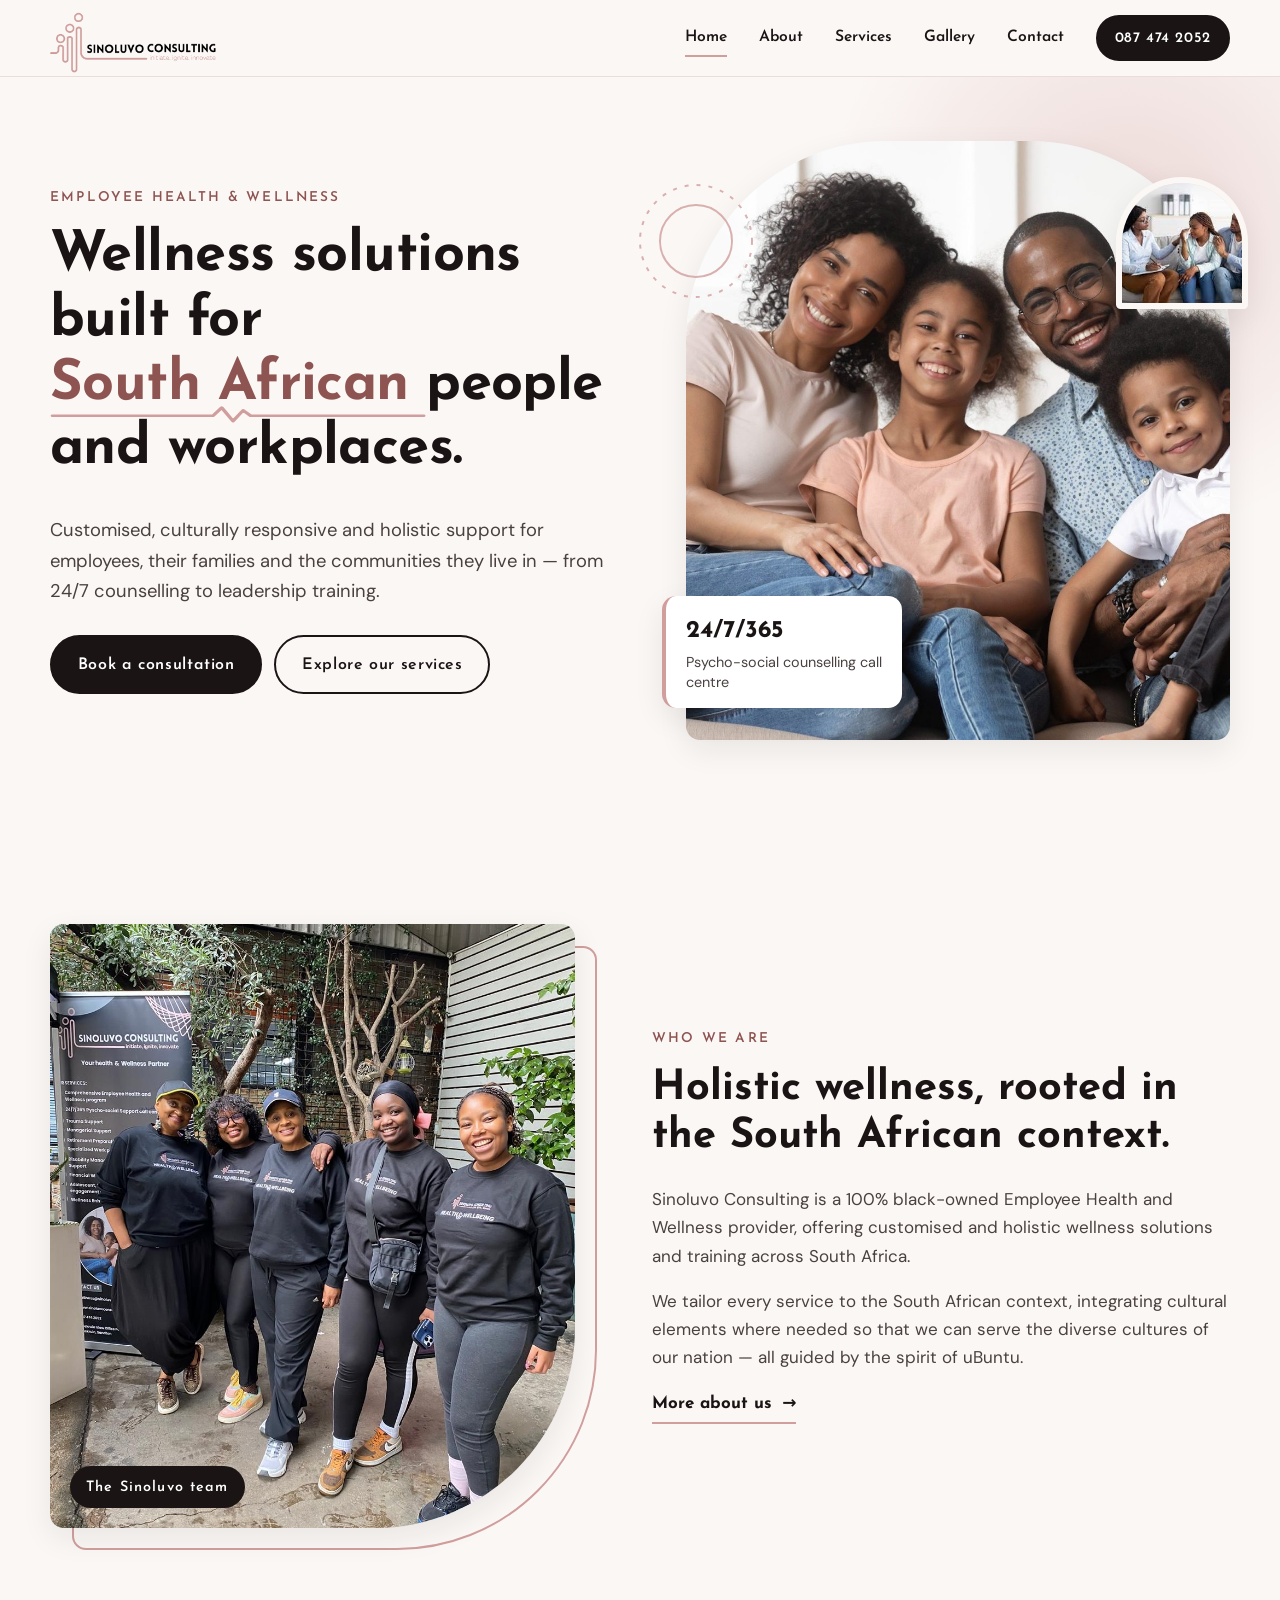
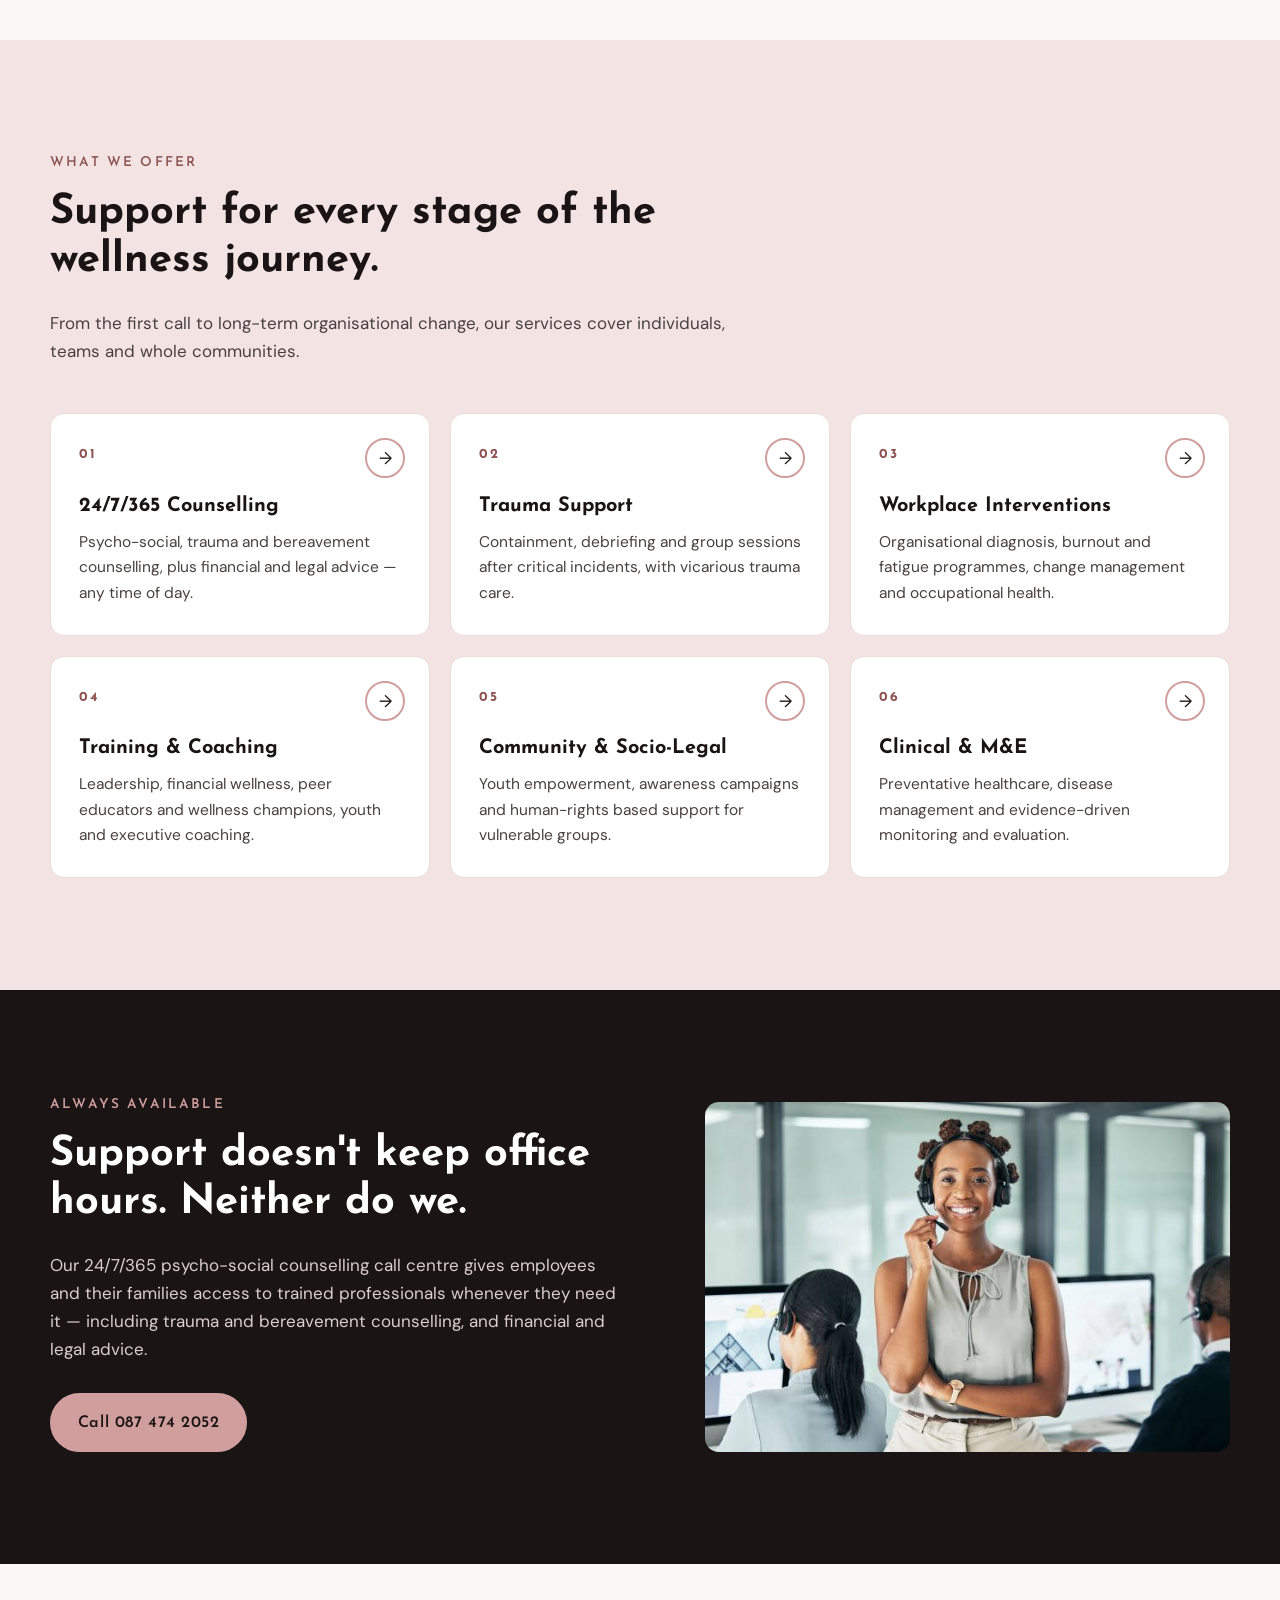
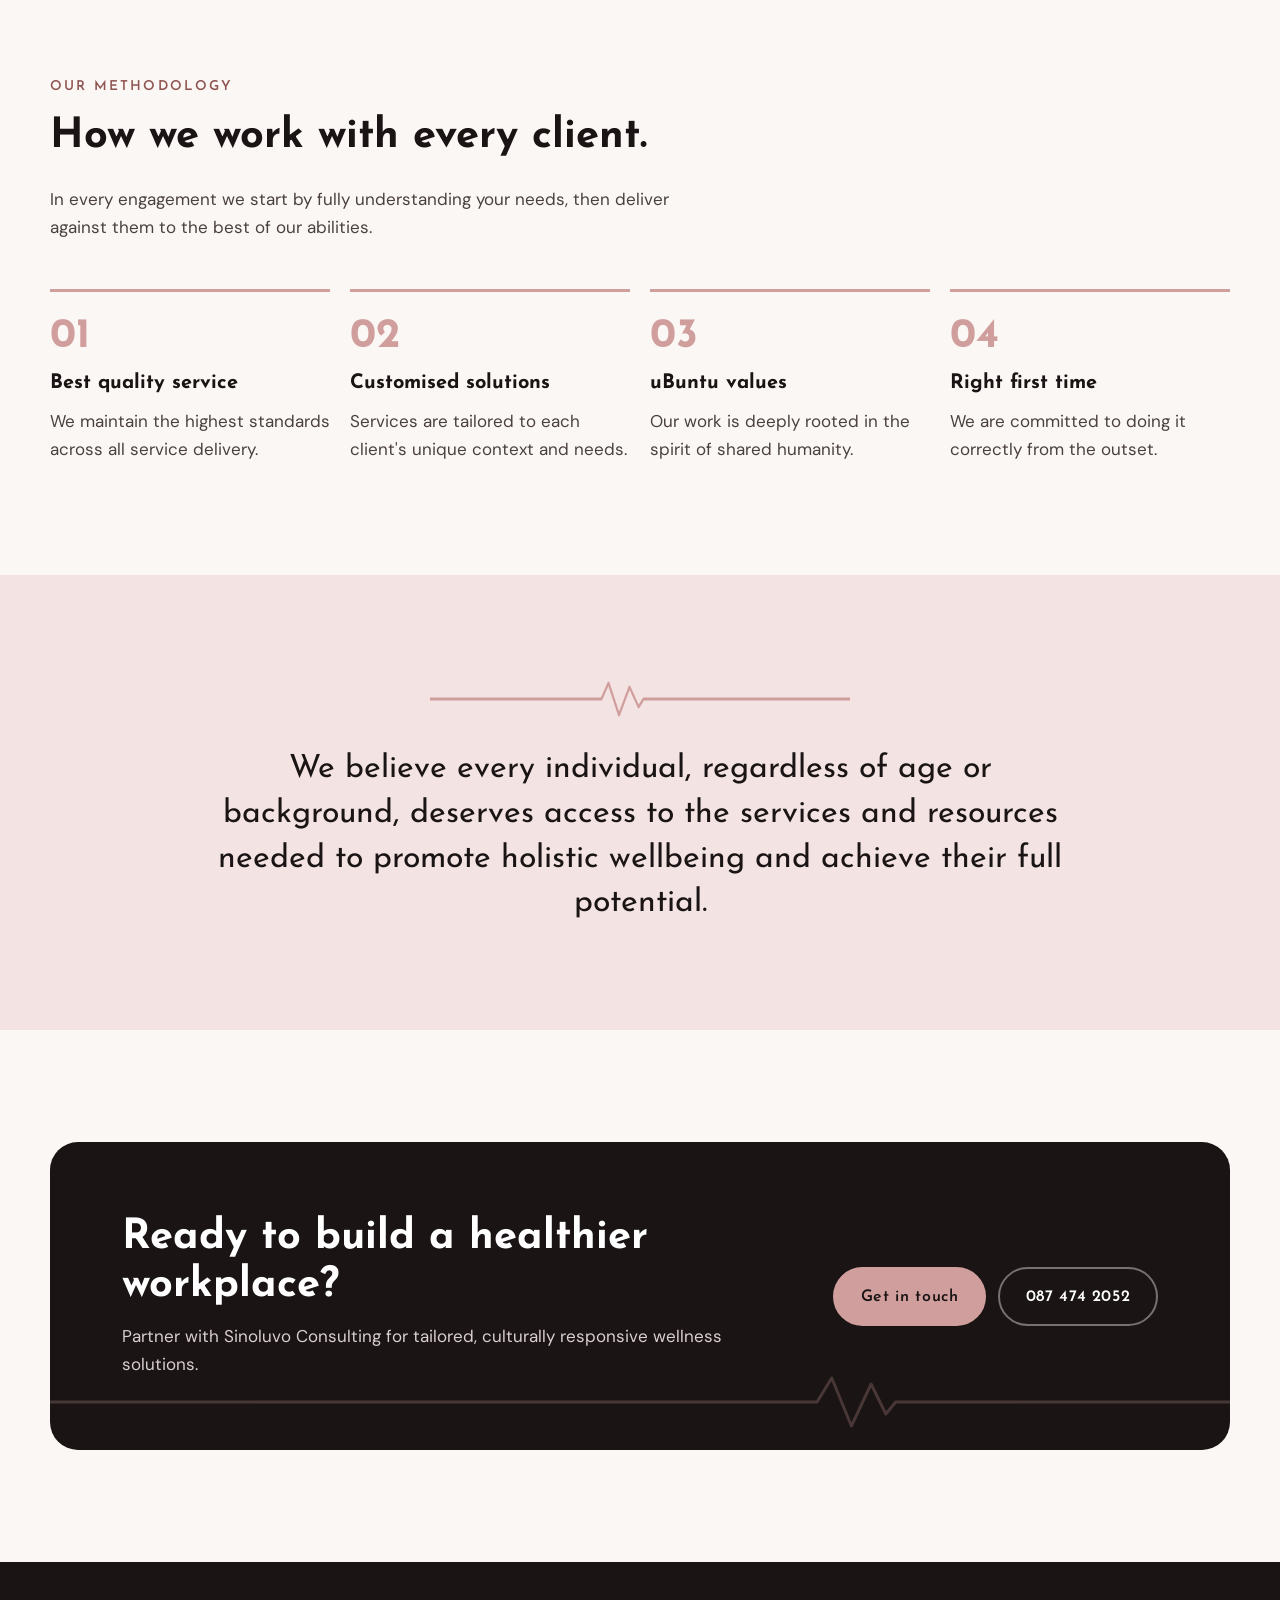
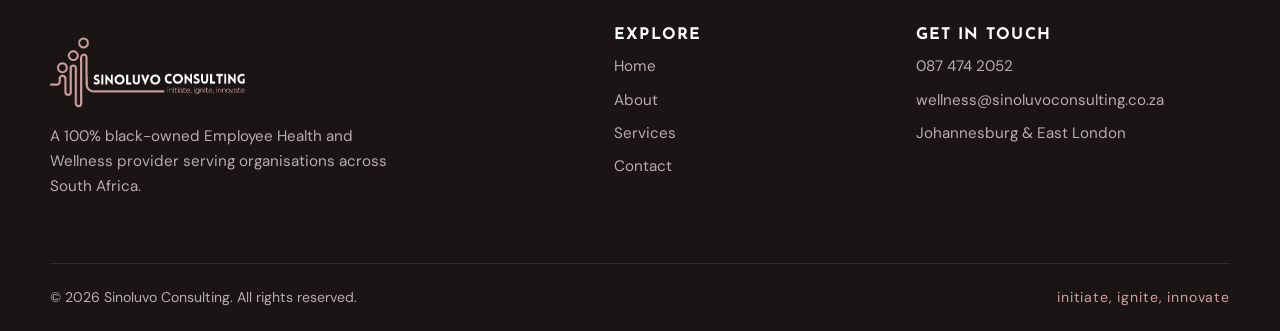
==== commit 38fe73e4: "added transitions in between page switches" ====
--- a/index.html
+++ b/index.html
@@ -13,7 +13,7 @@
   <link
     href="https://fonts.googleapis.com/css2?family=Josefin+Sans:wght@400;600;700&family=DM+Sans:opsz,wght@9..40,400;9..40,500;9..40,700&display=swap"
     rel="stylesheet">
-  <link rel="stylesheet" href="assets/css/styles.css?v=2">
+  <link rel="stylesheet" href="assets/css/styles.css?v=3">
 </head>
 
 <body>
@@ -284,7 +284,7 @@
     </div>
   </footer>
 
-  <script src="assets/js/main.js?v=2"></script>
+  <script src="assets/js/main.js?v=3"></script>
 </body>
 
 </html>
--- a/assets/css/styles.css
+++ b/assets/css/styles.css
@@ -1747,3 +1747,231 @@
     max-height: 70vh;
   }
 }
+
+/* ===== Smoother interactions ===== */
+:root {
+  --ease: cubic-bezier(.22, .61, .36, 1);
+  --ease-spring: cubic-bezier(.34, 1.4, .64, 1);
+}
+
+.btn {
+  position: relative;
+  overflow: hidden;
+  isolation: isolate;
+  transition:
+    background 0.35s var(--ease),
+    color 0.35s var(--ease),
+    border-color 0.35s var(--ease),
+    box-shadow 0.35s var(--ease),
+    transform 0.35s var(--ease-spring);
+}
+
+.btn:hover {
+  transform: translateY(-2px);
+  box-shadow: 0 10px 22px rgba(142, 84, 81, 0.22);
+}
+
+.btn:active {
+  transform: translateY(0) scale(0.97);
+  box-shadow: 0 3px 8px rgba(142, 84, 81, 0.18);
+  transition-duration: 0.12s;
+}
+
+/* Soft ripple from the click point (set by main.js) */
+.btn .ripple {
+  position: absolute;
+  z-index: -1;
+  width: 12px;
+  height: 12px;
+  margin: -6px 0 0 -6px;
+  border-radius: 50%;
+  background: currentColor;
+  opacity: 0.25;
+  pointer-events: none;
+  animation: ripple 0.6s var(--ease) forwards;
+}
+
+@keyframes ripple {
+  to {
+    transform: scale(28);
+    opacity: 0;
+  }
+}
+
+.btn:focus-visible,
+.chip-nav a:focus-visible,
+.lb-btn:focus-visible,
+.site-nav a:focus-visible {
+  outline: 2px solid var(--rose);
+  outline-offset: 3px;
+}
+
+.site-nav a:not(.btn)::after {
+  transition: right 0.35s var(--ease);
+}
+
+.service,
+.tile,
+.tile::before,
+.tile h3,
+.tile p,
+.tile-arrow,
+.text-link span {
+  transition-timing-function: var(--ease);
+}
+
+.service:active,
+.tile:active {
+  transform: translateY(-1px) scale(0.99);
+}
+
+.chip-nav a {
+  transition: background 0.3s var(--ease), border-color 0.3s var(--ease), transform 0.3s var(--ease-spring);
+}
+
+.chip-nav a:hover {
+  transform: translateY(-1px);
+}
+
+.chip-nav a:active {
+  transform: scale(0.96);
+}
+
+.lb-btn {
+  transition: background 0.3s var(--ease), color 0.3s var(--ease), transform 0.3s var(--ease-spring);
+}
+
+.lb-btn:active {
+  transform: scale(0.92);
+}
+
+.lb-figure img {
+  transition: opacity 0.25s var(--ease);
+}
+
+.lb-figure img.swap {
+  opacity: 0;
+}
+
+/* Burger morphs into a cross */
+.nav-toggle span {
+  transition: transform 0.35s var(--ease), opacity 0.2s var(--ease);
+}
+
+.nav-toggle[aria-expanded="true"] span:nth-child(1) {
+  transform: translateY(7px) rotate(45deg);
+}
+
+.nav-toggle[aria-expanded="true"] span:nth-child(2) {
+  opacity: 0;
+}
+
+.nav-toggle[aria-expanded="true"] span:nth-child(3) {
+  transform: translateY(-7px) rotate(-45deg);
+}
+
+/* Mobile menu slides down instead of snapping open */
+@media (max-width: 860px) {
+  .site-nav {
+    display: flex;
+    visibility: hidden;
+    opacity: 0;
+    transform: translateY(-10px);
+    transition: opacity 0.3s var(--ease), transform 0.35s var(--ease), visibility 0s 0.35s;
+  }
+
+  .site-nav.open {
+    visibility: visible;
+    opacity: 1;
+    transform: none;
+    transition: opacity 0.3s var(--ease), transform 0.35s var(--ease), visibility 0s;
+  }
+
+  .site-nav a:not(.btn) {
+    transition: padding-left 0.3s var(--ease), color 0.3s var(--ease);
+  }
+
+  .site-nav a:not(.btn):hover {
+    padding-left: 8px;
+    color: var(--rose-deep);
+  }
+}
+
+/* ===== Page transitions ===== */
+/* Browsers with cross-document view transitions animate natively; the header stays put */
+@view-transition {
+  navigation: auto;
+}
+
+.site-header {
+  view-transition-name: site-header;
+}
+
+::view-transition-old(root) {
+  animation: page-out 0.28s var(--ease) both;
+}
+
+::view-transition-new(root) {
+  animation: page-in 0.5s 0.08s var(--ease) both;
+}
+
+@keyframes page-out {
+  to {
+    opacity: 0;
+    transform: translateY(-14px);
+  }
+}
+
+@keyframes page-in {
+  from {
+    opacity: 0;
+    transform: translateY(18px);
+  }
+}
+
+/* Fallback for other browsers (main.js adds .no-vt) */
+.no-vt main,
+.no-vt .site-footer {
+  animation: page-in 0.5s var(--ease) both;
+}
+
+.no-vt.page-leaving main,
+.no-vt.page-leaving .site-footer {
+  animation: page-out 0.25s var(--ease) both;
+}
+
+/* Thin rose bar that sweeps across while the next page loads */
+.page-progress {
+  position: fixed;
+  top: 0;
+  left: 0;
+  right: 0;
+  height: 3px;
+  z-index: 200;
+  background: linear-gradient(90deg, var(--rose), var(--rose-deep));
+  transform: scaleX(0);
+  transform-origin: left;
+  pointer-events: none;
+}
+
+.page-leaving .page-progress {
+  transition: transform 1.2s var(--ease);
+  transform: scaleX(0.85);
+}
+
+@media (prefers-reduced-motion: reduce) {
+  @view-transition {
+    navigation: none;
+  }
+
+  .no-vt main,
+  .no-vt .site-footer,
+  .btn .ripple {
+    animation: none !important;
+  }
+
+  .site-nav,
+  .site-nav.open {
+    transition: none;
+  }
+}
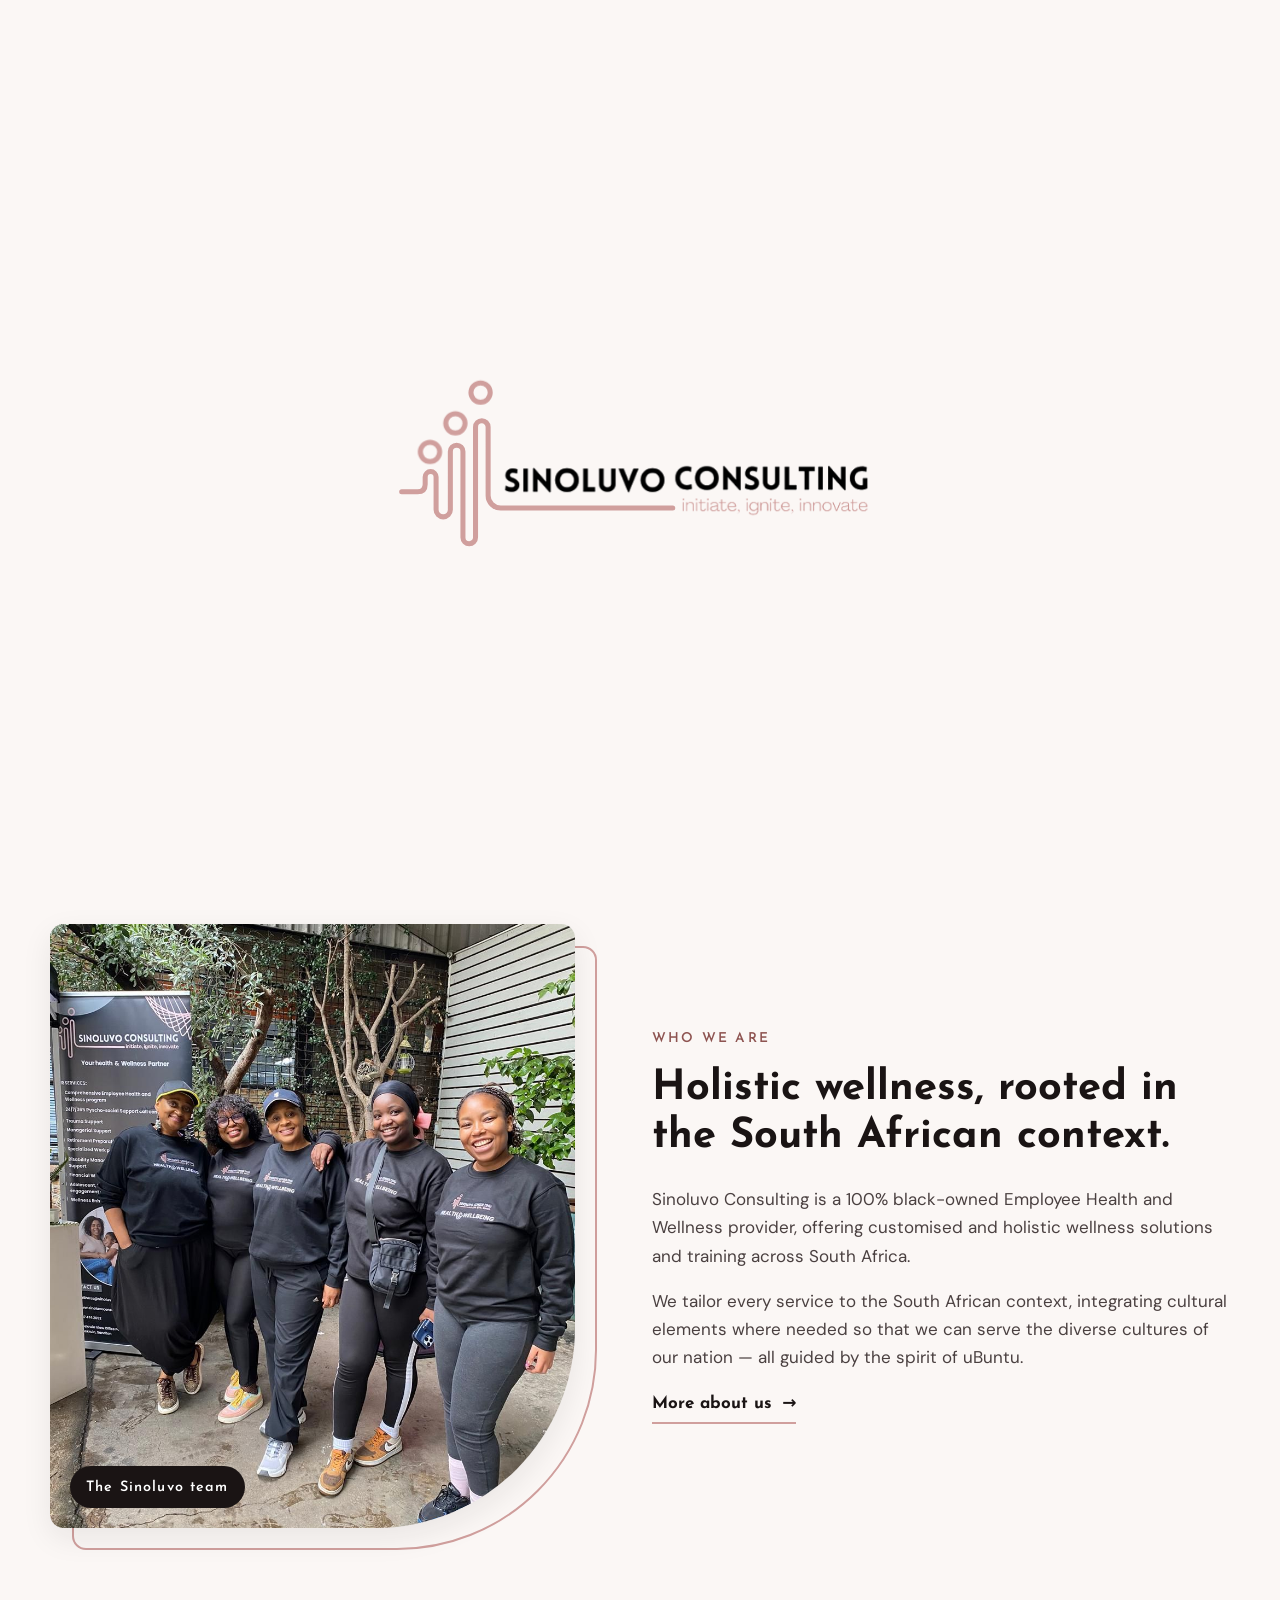
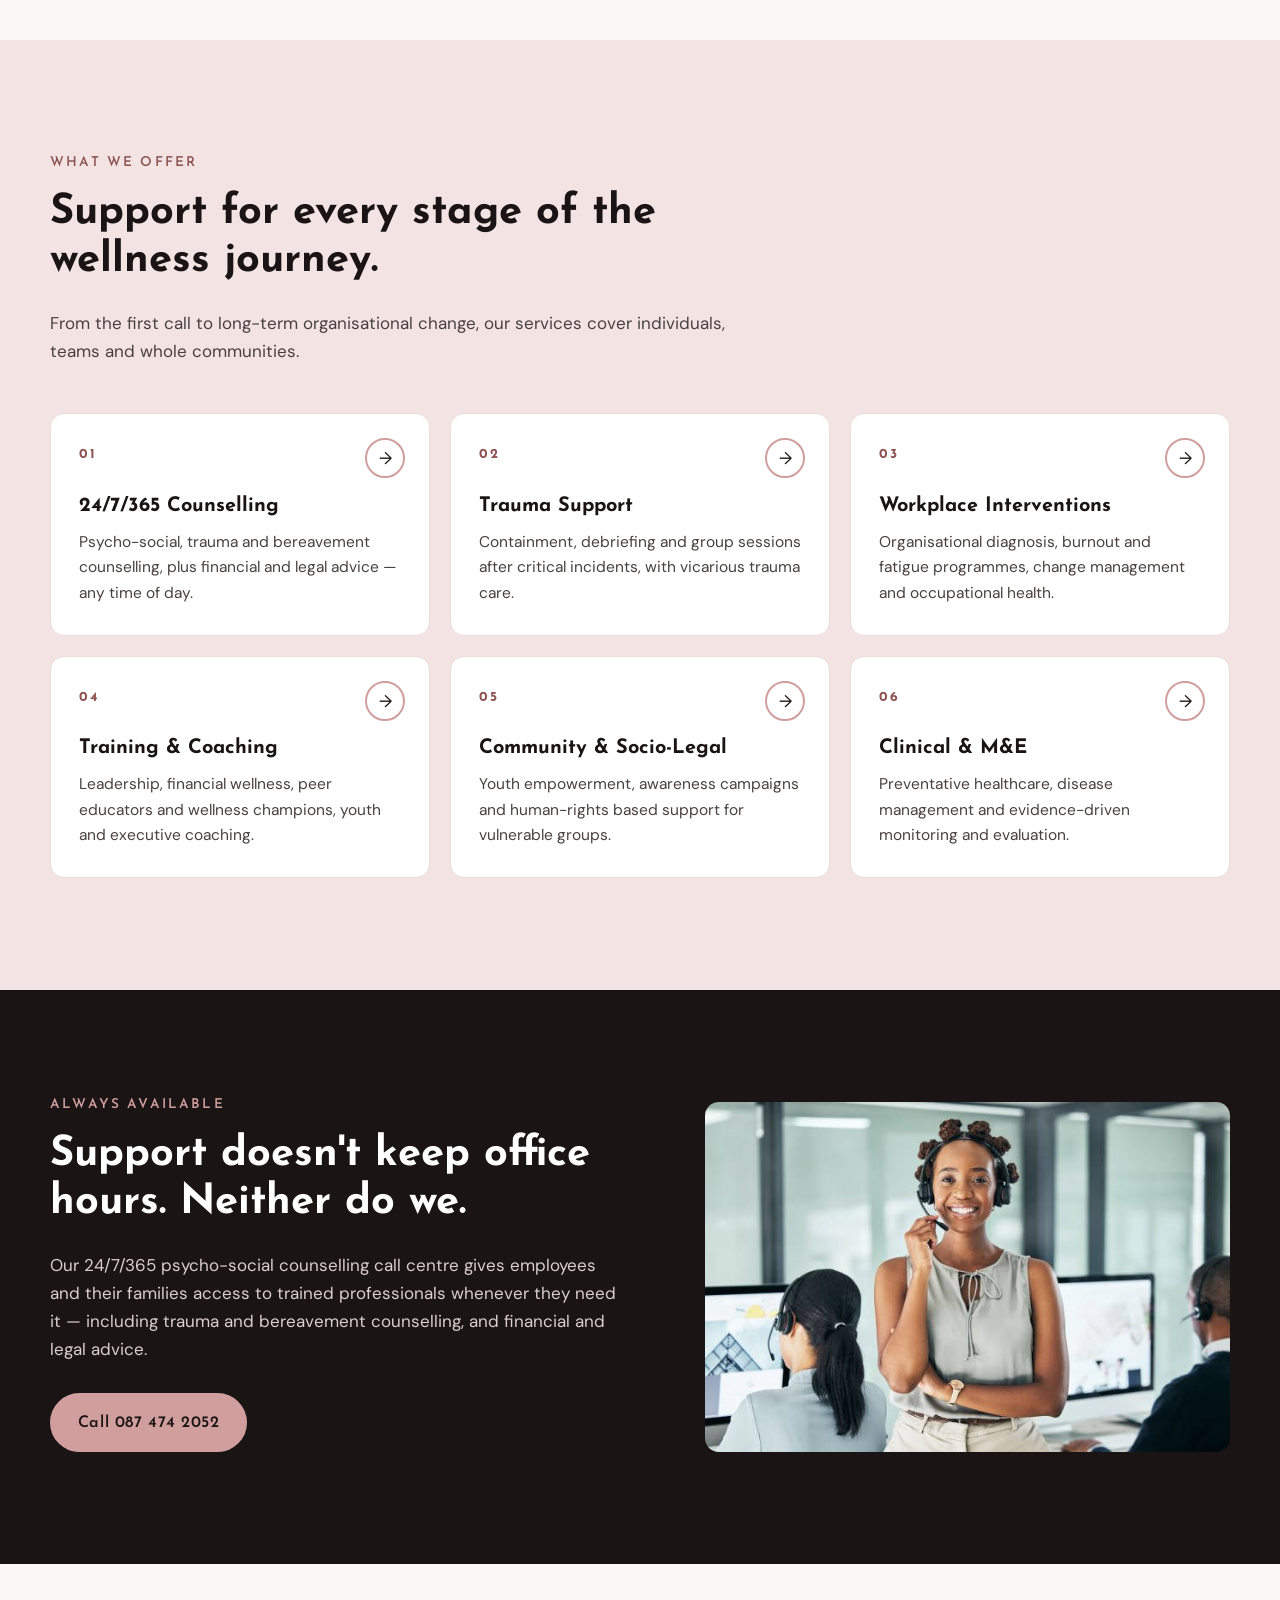
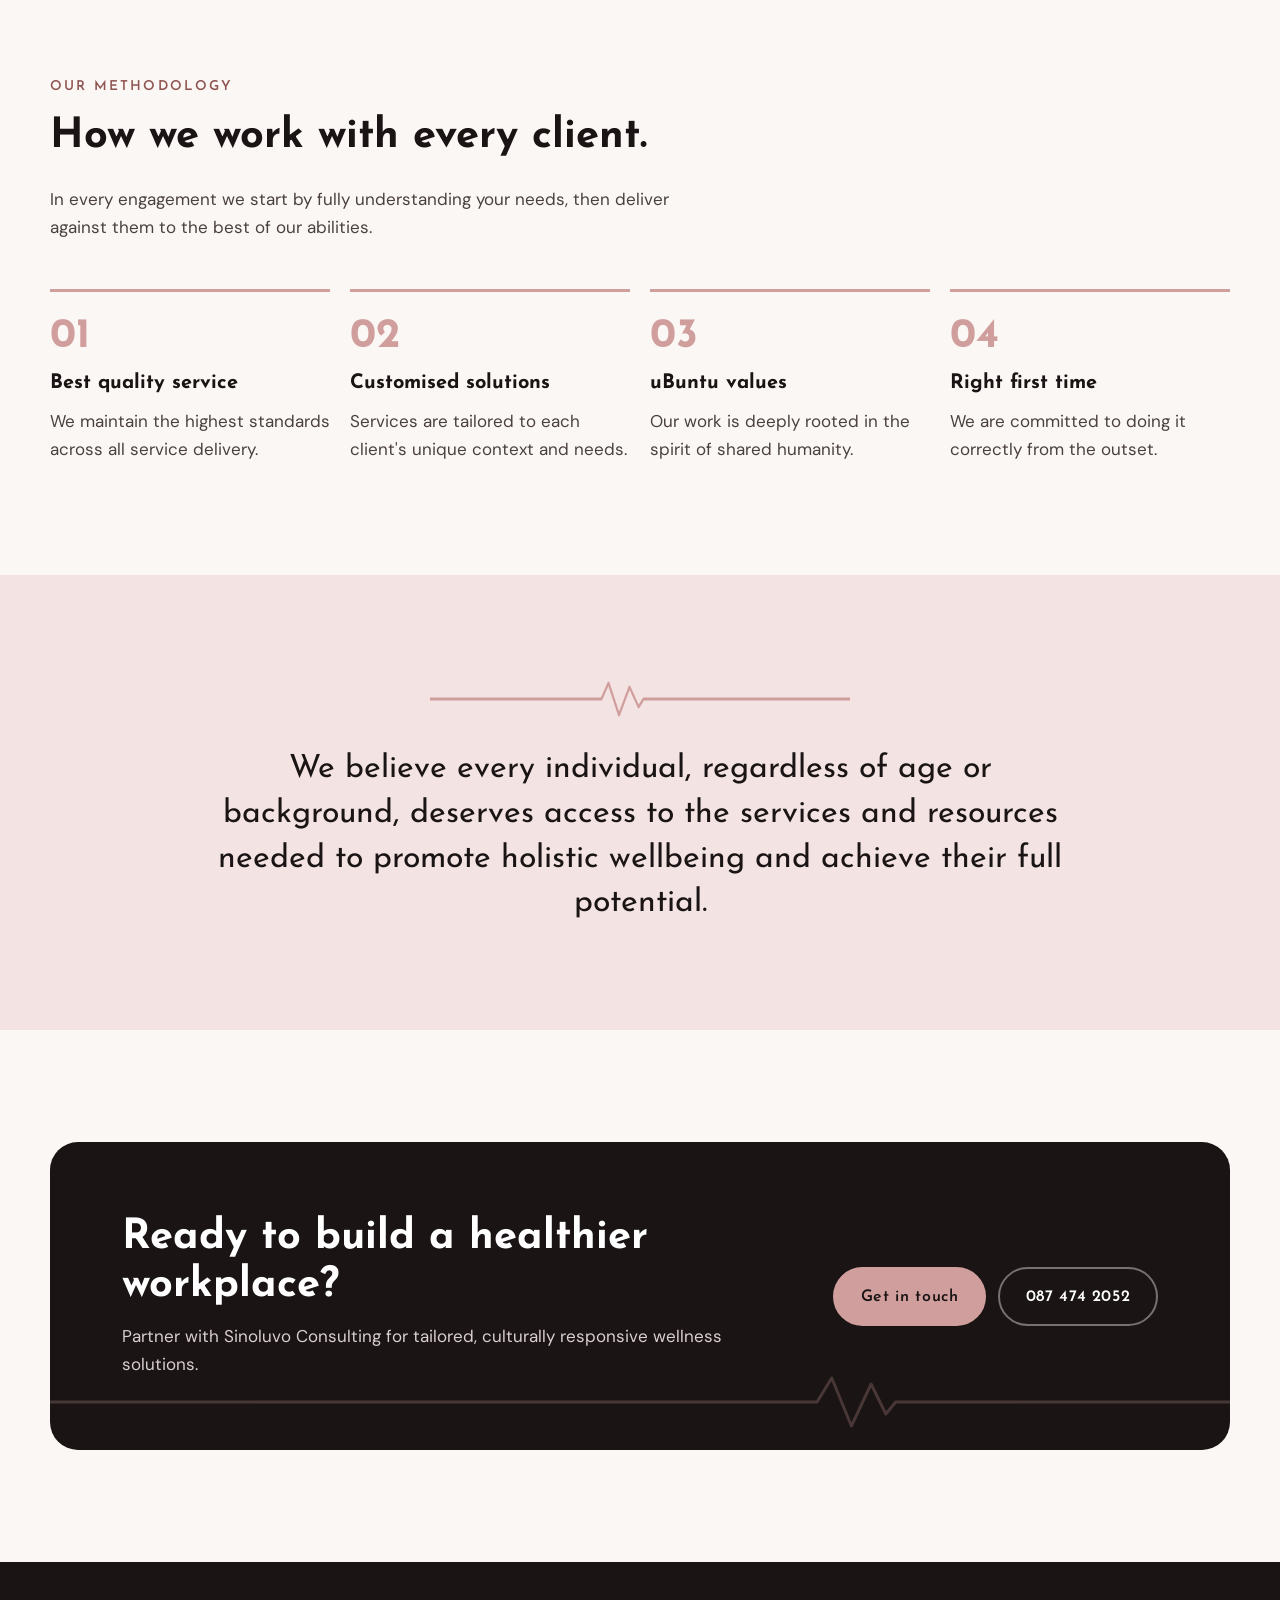
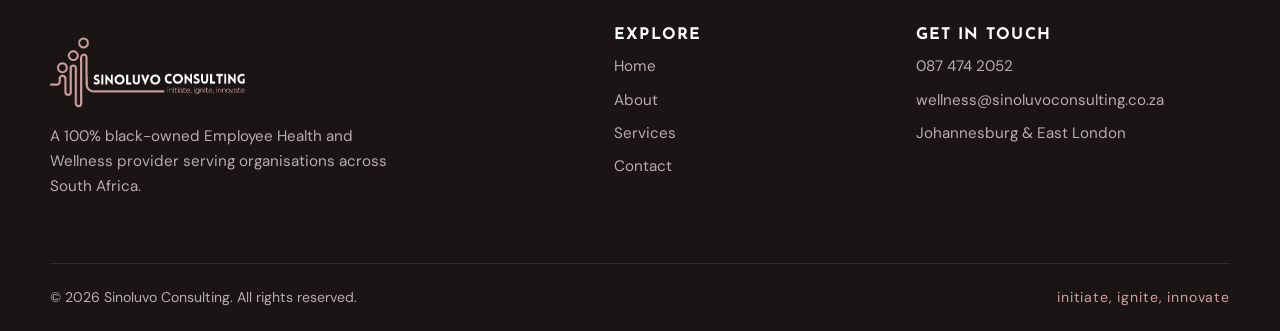
==== commit 67cb71a8: "loaded animation on page start only" ====
--- a/index.html
+++ b/index.html
@@ -13,10 +13,22 @@
   <link
     href="https://fonts.googleapis.com/css2?family=Josefin+Sans:wght@400;600;700&family=DM+Sans:opsz,wght@9..40,400;9..40,500;9..40,700&display=swap"
     rel="stylesheet">
-  <link rel="stylesheet" href="assets/css/styles.css?v=3">
+  <link rel="stylesheet" href="assets/css/styles.css?v=6">
+  <script>try{var s=sessionStorage,c=document.documentElement.classList;if(!s.getItem('seen'))c.add('pt-intro');else if(s.getItem('pt'))c.add('pt-arrive')}catch(e){}</script>
 </head>
 
 <body>
+  <div class="page-loader" aria-hidden="true">
+    <div class="pt-logo">
+      <svg viewBox="0 0 572 234">
+        <path class="pt-line" pathLength="1" d="M2 166.5 H21 Q30 166.5 30 157.5 V149 A6.5 6.5 0 0 1 43 149 V188 A8.5 8.5 0 0 0 60 188 V118.5 A7.5 7.5 0 0 1 75 118.5 V221 A7.5 7.5 0 0 0 90 221 V89.5 A7.5 7.5 0 0 1 105 89.5 V171 A15 15 0 0 0 120 186 H325"/>
+        <circle class="pt-head" cx="35.7" cy="119" r="11.5"/>
+        <circle class="pt-head" cx="66" cy="85" r="11.5" style="--i:1"/>
+        <circle class="pt-head" cx="96" cy="48.3" r="11.5" style="--i:2"/>
+      </svg>
+      <img class="pt-text" src="assets/img/logo-text.png" alt="" width="572" height="234">
+    </div>
+  </div>
 
   <header class="site-header">
     <div class="container header-inner">
@@ -284,7 +296,7 @@
     </div>
   </footer>
 
-  <script src="assets/js/main.js?v=3"></script>
+  <script src="assets/js/main.js?v=6"></script>
 </body>
 
 </html>
--- a/assets/css/styles.css
+++ b/assets/css/styles.css
@@ -1898,74 +1898,141 @@
 }
 
 /* ===== Page transitions ===== */
-/* Browsers with cross-document view transitions animate natively; the header stays put */
-@view-transition {
-  navigation: auto;
-}
-
-.site-header {
-  view-transition-name: site-header;
-}
-
-::view-transition-old(root) {
-  animation: page-out 0.28s var(--ease) both;
-}
-
-::view-transition-new(root) {
-  animation: page-in 0.5s 0.08s var(--ease) both;
-}
-
-@keyframes page-out {
+/* First page of a visit: the page opens on cream while the logo builds itself (its heartbeat
+   line draws, the heads pop on, the name wipes in), then it lifts away.
+   After that, switching pages is a quick fade through cream (see main.js) */
+.page-loader {
+  position: fixed;
+  inset: 0;
+  z-index: 300;
+  display: grid;
+  place-items: center;
+  background: var(--cream);
+  opacity: 0;
+  visibility: hidden;
+  pointer-events: none;
+  transition: opacity 0.35s var(--ease), visibility 0s 0.35s;
+}
+
+.pt-intro .page-loader,
+.pt-leave .page-loader,
+.pt-arrive .page-loader {
+  opacity: 1;
+  visibility: visible;
+  pointer-events: auto;
+  transition: opacity 0.35s var(--ease), visibility 0s;
+}
+
+/* Arriving pages start covered, so no transition in */
+.pt-intro .page-loader,
+.pt-arrive .page-loader {
+  transition: none;
+}
+
+.pt-intro.pt-reveal .page-loader,
+.pt-arrive.pt-reveal .page-loader {
+  opacity: 0;
+  transition: opacity 0.5s var(--ease);
+}
+
+.pt-intro.pt-reveal .page-loader {
+  transition-delay: 0.3s;
+}
+
+/* Logo intro */
+.pt-logo {
+  display: none;
+  position: relative;
+  width: min(480px, 84vw);
+  aspect-ratio: 572 / 234;
+}
+
+.pt-intro .pt-logo {
+  display: block;
+}
+
+.pt-logo svg,
+.pt-text {
+  position: absolute;
+  inset: 0;
+  width: 100%;
+  height: 100%;
+  overflow: visible;
+}
+
+.pt-line,
+.pt-head {
+  fill: none;
+  stroke: var(--rose);
+  stroke-width: 6;
+  stroke-linecap: round;
+  stroke-linejoin: round;
+}
+
+.pt-line {
+  stroke-dasharray: 1;
+  stroke-dashoffset: 1;
+  animation: pt-draw 1.3s 0.2s cubic-bezier(.55, .1, .35, 1) forwards;
+}
+
+.pt-head {
+  transform-box: fill-box;
+  transform-origin: center;
+  transform: scale(0);
+  opacity: 0;
+  animation: pt-pop 0.55s calc(0.6s + var(--i, 0) * 0.18s) var(--ease-spring) forwards;
+}
+
+.pt-text {
+  clip-path: inset(0 100% 0 0);
+  animation: pt-wipe 0.8s 1.3s var(--ease) forwards;
+}
+
+.pt-intro .pt-logo {
+  animation: pt-beat 0.45s 2.1s var(--ease);
+}
+
+.pt-intro.pt-reveal .pt-logo {
+  animation: pt-lift 0.6s var(--ease) forwards;
+}
+
+@keyframes pt-draw {
+  to {
+    stroke-dashoffset: 0;
+  }
+}
+
+@keyframes pt-pop {
+  to {
+    transform: none;
+    opacity: 1;
+  }
+}
+
+@keyframes pt-wipe {
+  to {
+    clip-path: inset(0);
+  }
+}
+
+@keyframes pt-beat {
+  50% {
+    transform: scale(1.05);
+  }
+}
+
+@keyframes pt-lift {
   to {
     opacity: 0;
-    transform: translateY(-14px);
-  }
-}
-
-@keyframes page-in {
-  from {
-    opacity: 0;
-    transform: translateY(18px);
-  }
-}
-
-/* Fallback for other browsers (main.js adds .no-vt) */
-.no-vt main,
-.no-vt .site-footer {
-  animation: page-in 0.5s var(--ease) both;
-}
-
-.no-vt.page-leaving main,
-.no-vt.page-leaving .site-footer {
-  animation: page-out 0.25s var(--ease) both;
-}
-
-/* Thin rose bar that sweeps across while the next page loads */
-.page-progress {
-  position: fixed;
-  top: 0;
-  left: 0;
-  right: 0;
-  height: 3px;
-  z-index: 200;
-  background: linear-gradient(90deg, var(--rose), var(--rose-deep));
-  transform: scaleX(0);
-  transform-origin: left;
-  pointer-events: none;
-}
-
-.page-leaving .page-progress {
-  transition: transform 1.2s var(--ease);
-  transform: scaleX(0.85);
+    transform: translateY(-16px) scale(0.97);
+  }
 }
 
 @media (prefers-reduced-motion: reduce) {
-  @view-transition {
-    navigation: none;
-  }
-
-  .no-vt main,
-  .no-vt .site-footer,
+  .page-loader {
+    display: none;
+  }
+
   .btn .ripple {
     animation: none !important;
   }
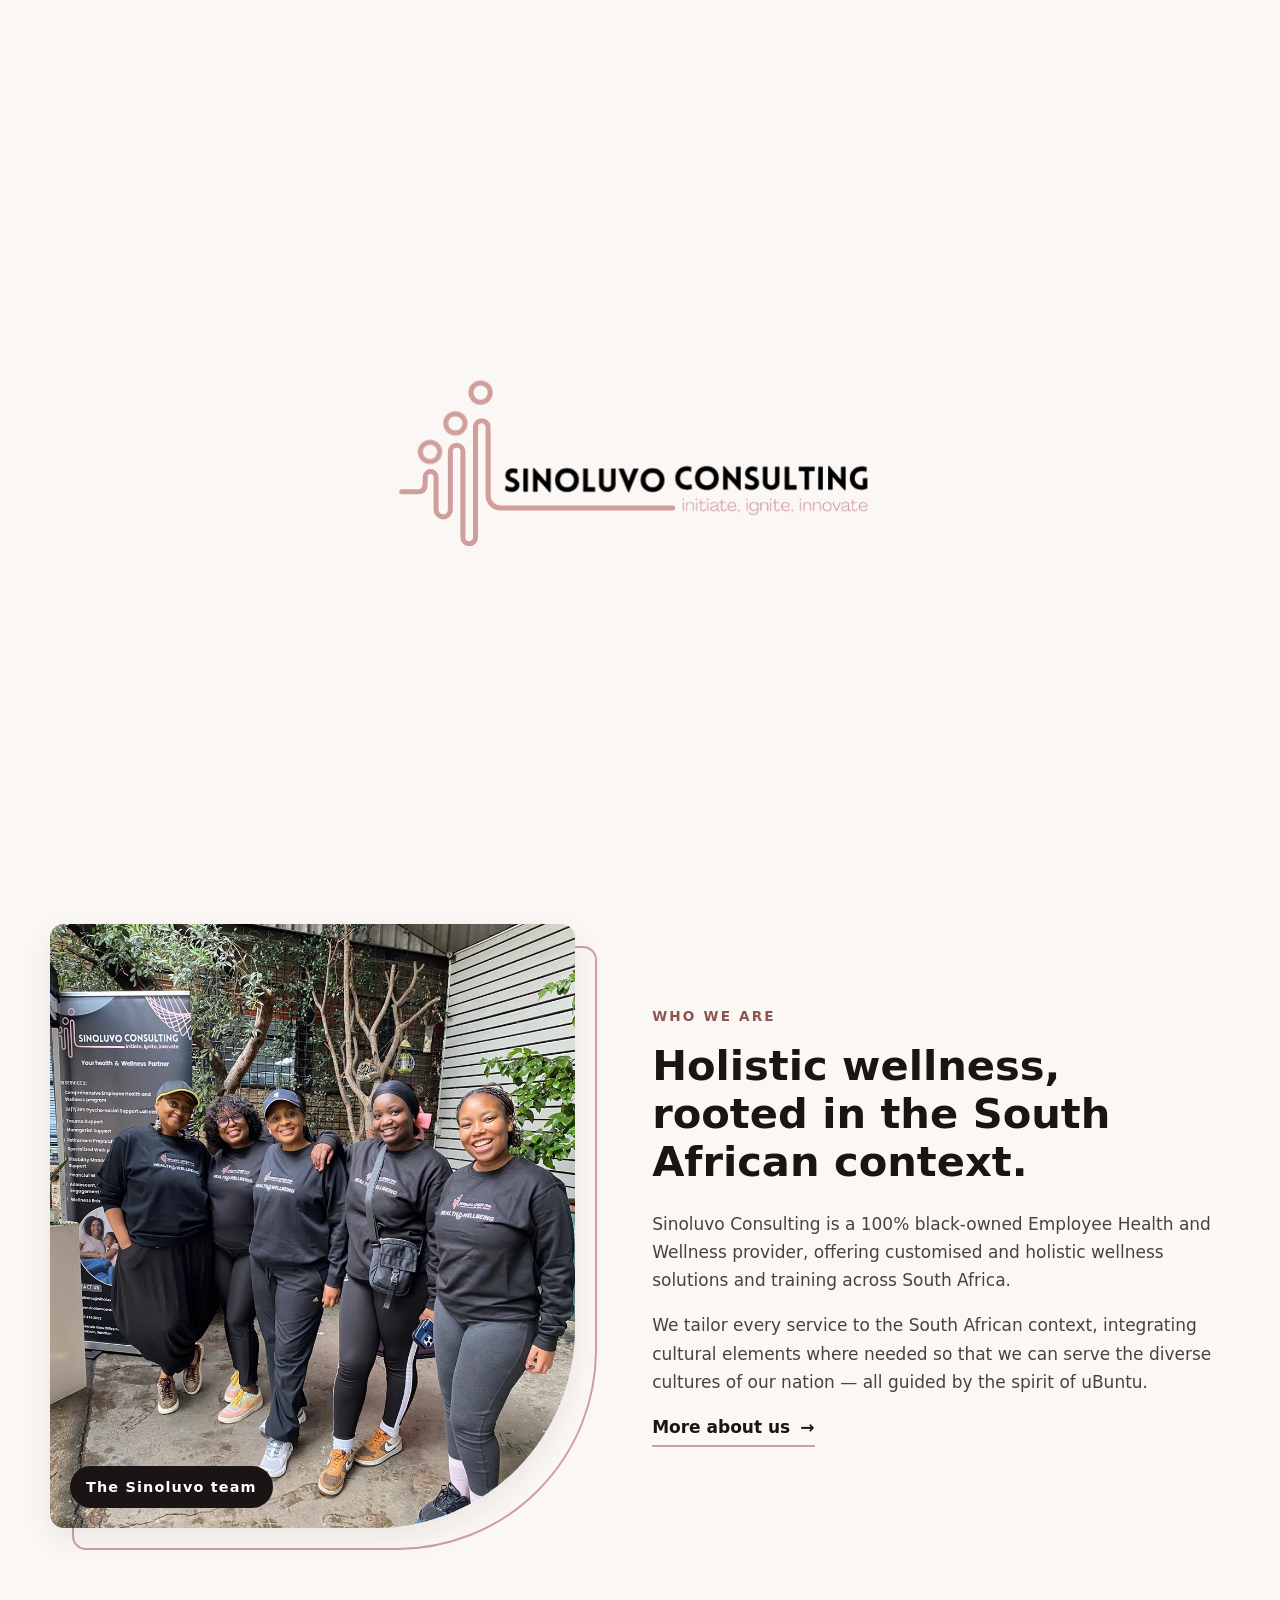
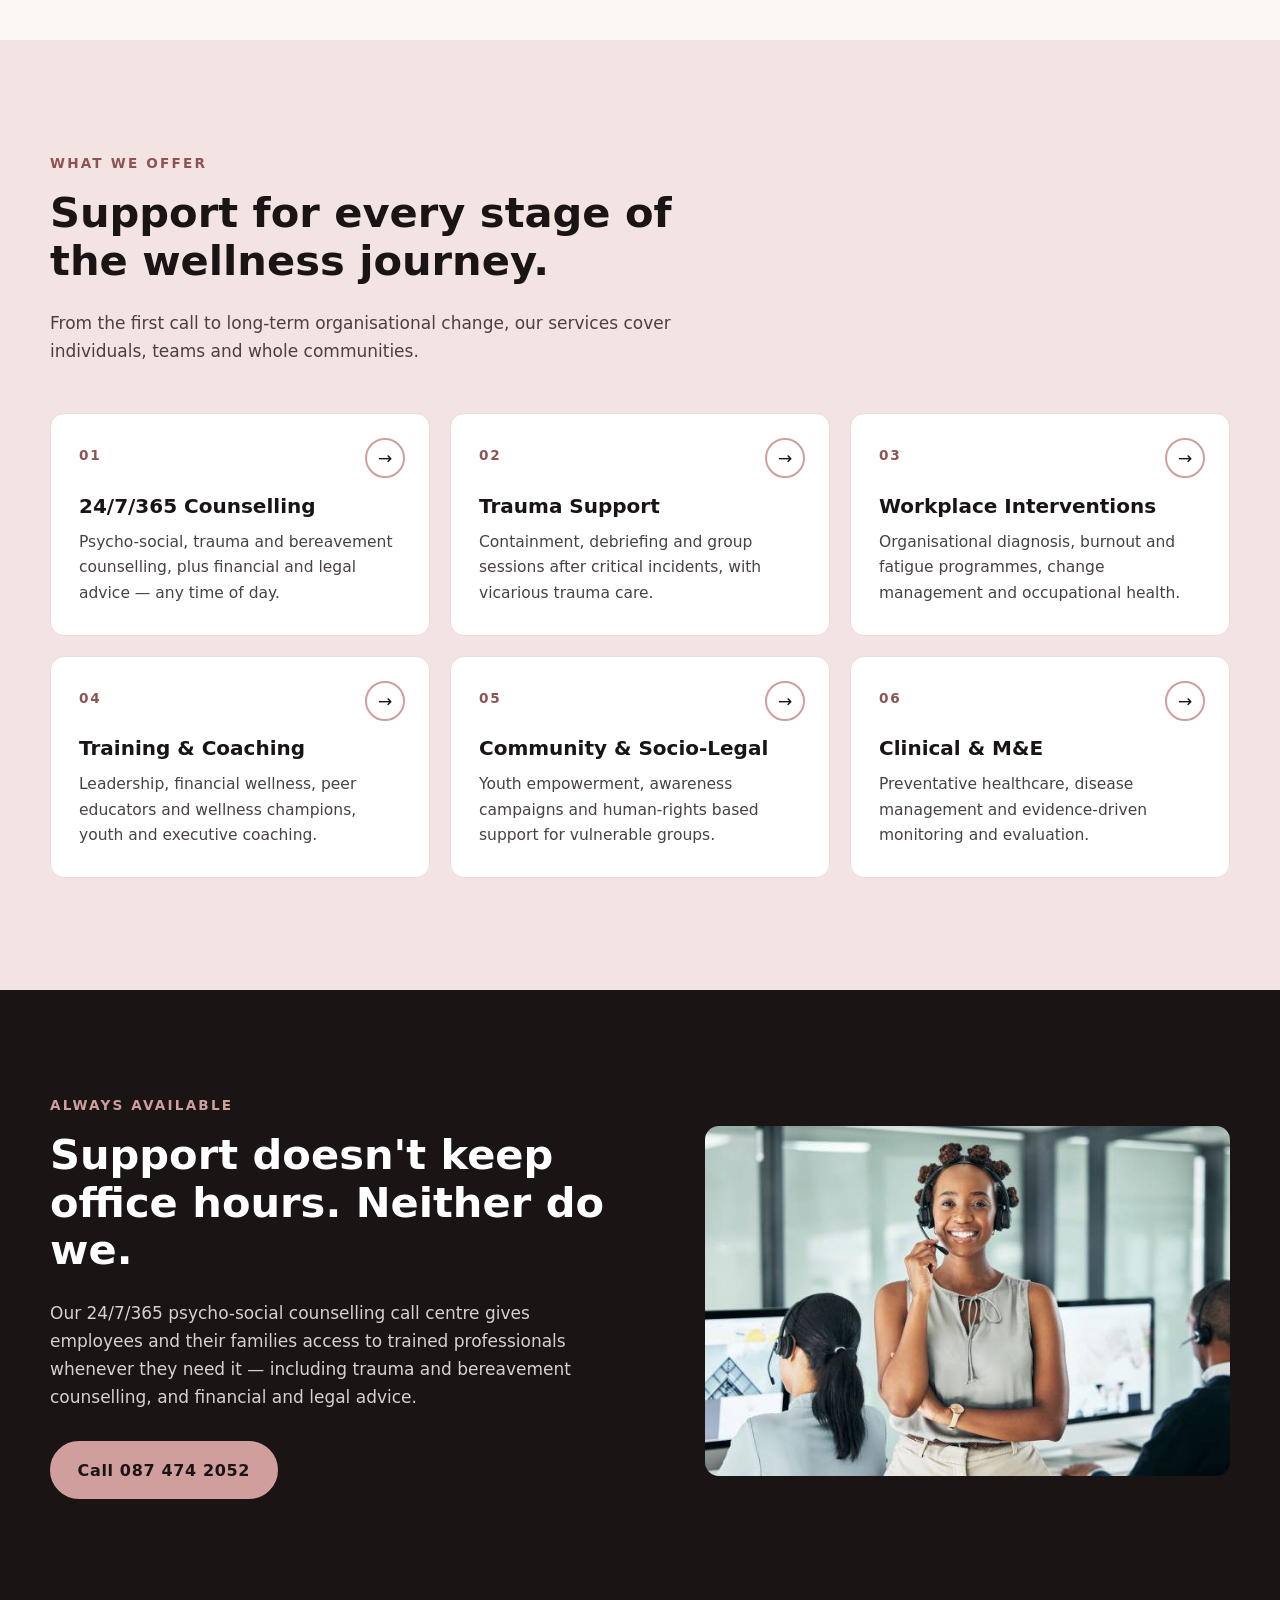
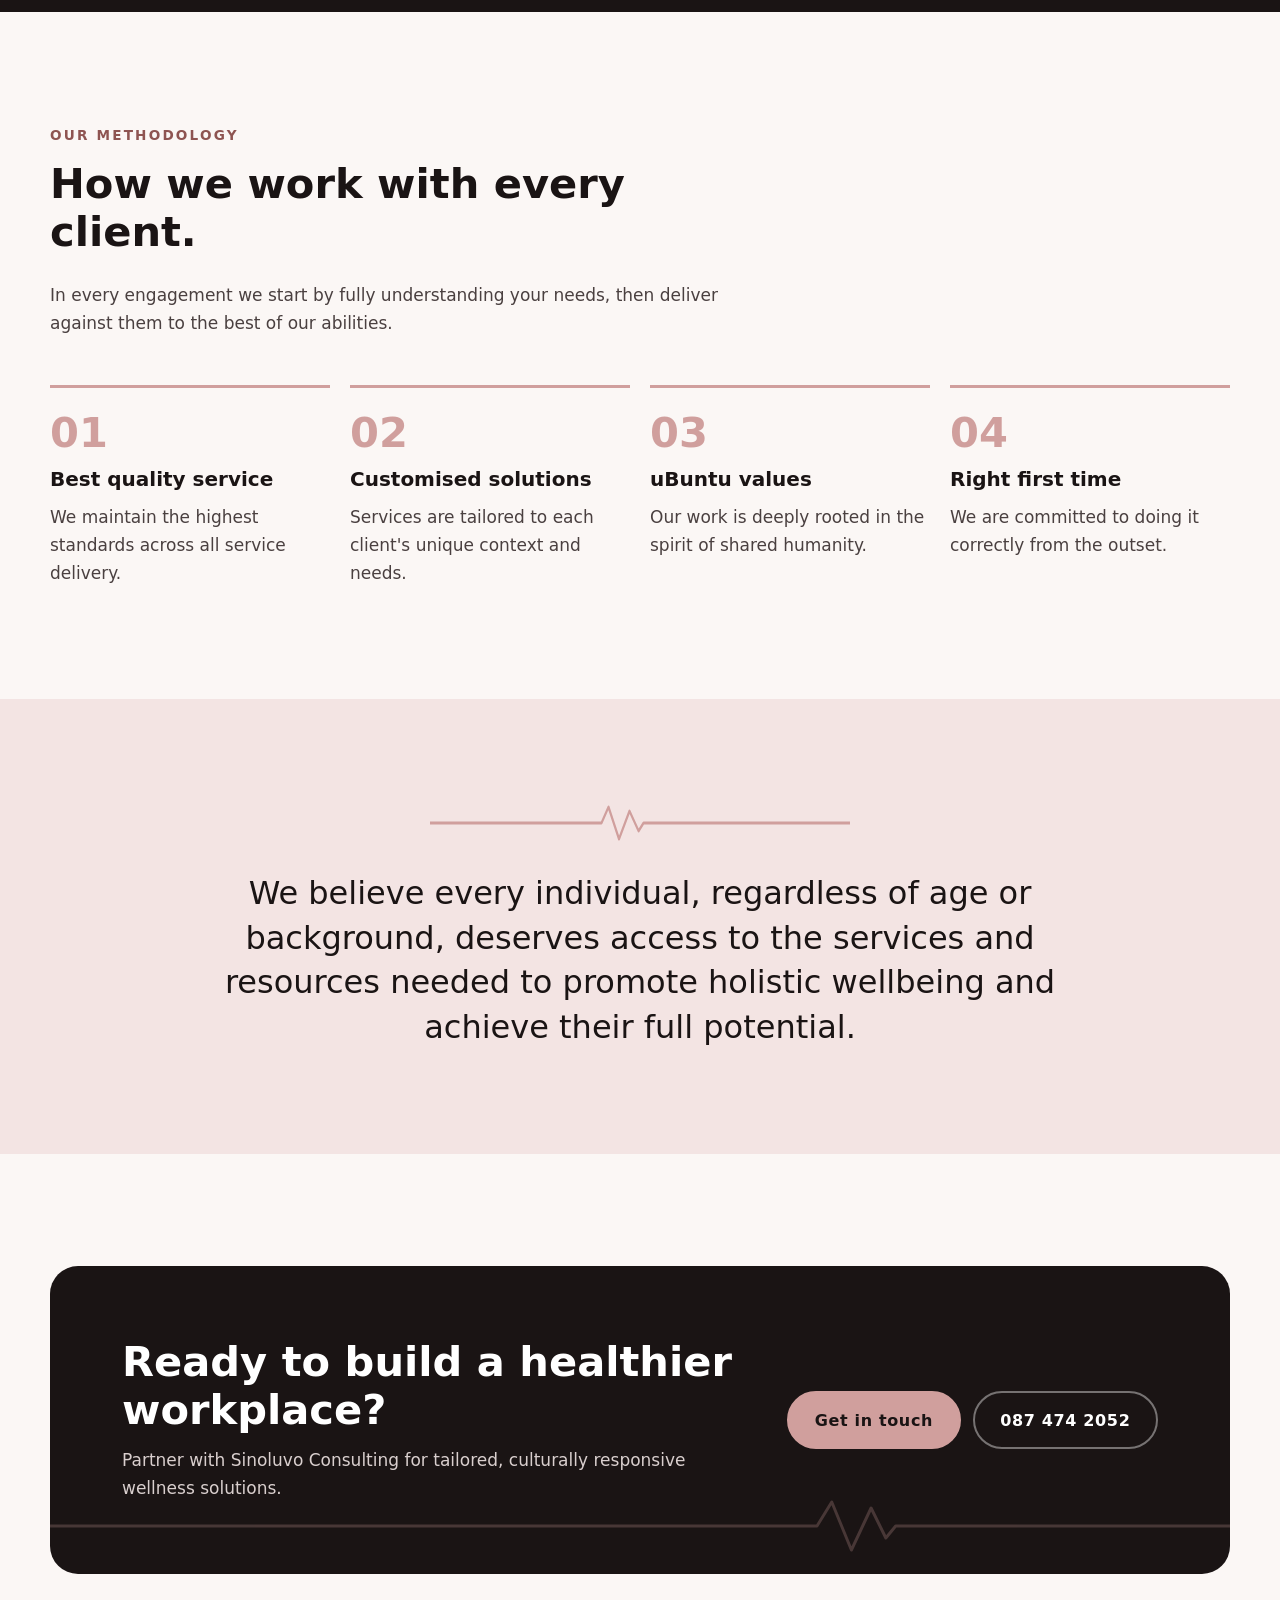
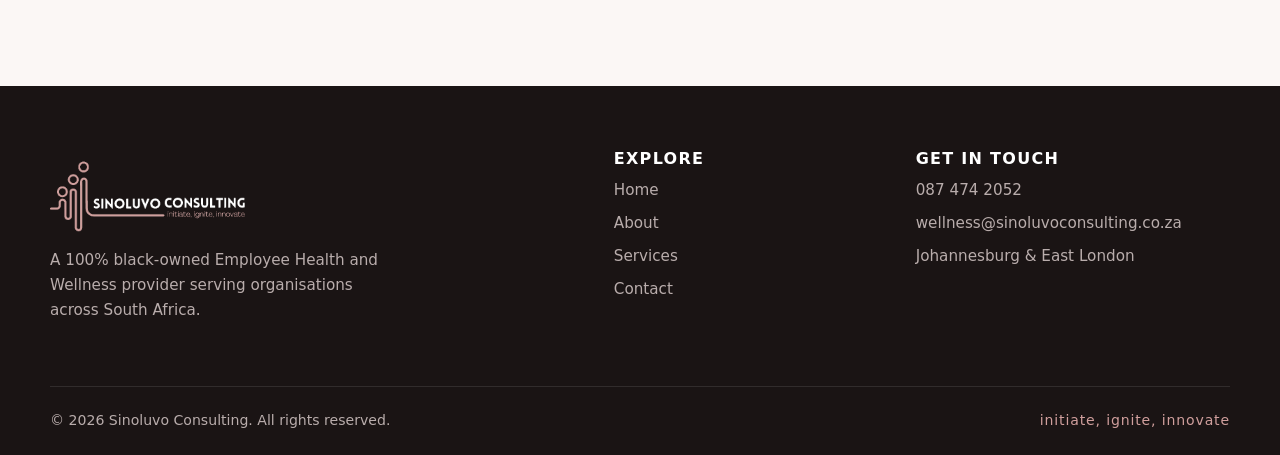
==== commit fd05beae: "..." ====
--- a/index.html
+++ b/index.html
@@ -4,6 +4,8 @@
 <head>
   <meta charset="utf-8">
   <meta name="viewport" content="width=device-width, initial-scale=1">
+  <meta http-equiv="Content-Security-Policy" content="default-src 'self'; script-src 'self' 'sha256-jNbiwdvpo8M8pA+6g0MTDT1bSsyv7Nc5xhmLeaIxeHI='; style-src 'self' 'unsafe-inline' https://fonts.googleapis.com; font-src https://fonts.gstatic.com; img-src 'self' data:; frame-src https://www.google.com; connect-src 'self'; object-src 'none'; base-uri 'self'; form-action 'self' mailto:; upgrade-insecure-requests">
+  <meta name="referrer" content="strict-origin-when-cross-origin">
   <title>Sinoluvo Consulting | Employee Health &amp; Wellness</title>
   <meta name="description"
     content="Sinoluvo Consulting is a 100% black-owned Employee Health and Wellness provider offering 24/7/365 counselling, trauma support, workplace interventions and training across South Africa.">
@@ -13,7 +15,7 @@
   <link
     href="https://fonts.googleapis.com/css2?family=Josefin+Sans:wght@400;600;700&family=DM+Sans:opsz,wght@9..40,400;9..40,500;9..40,700&display=swap"
     rel="stylesheet">
-  <link rel="stylesheet" href="assets/css/styles.css?v=6">
+  <link rel="stylesheet" href="assets/css/styles.css?v=7">
   <script>try{var s=sessionStorage,c=document.documentElement.classList;if(!s.getItem('seen'))c.add('pt-intro');else if(s.getItem('pt'))c.add('pt-arrive')}catch(e){}</script>
 </head>
 
@@ -296,7 +298,7 @@
     </div>
   </footer>
 
-  <script src="assets/js/main.js?v=6"></script>
+  <script src="assets/js/main.js?v=7"></script>
 </body>
 
 </html>
--- a/assets/css/styles.css
+++ b/assets/css/styles.css
@@ -1138,7 +1138,9 @@
   vertical-align: super;
 }
 
-.numbers span {
+.numbers > div > span {
+  display: block;
+  margin-top: 10px;
   font-size: 0.95rem;
 }
 
